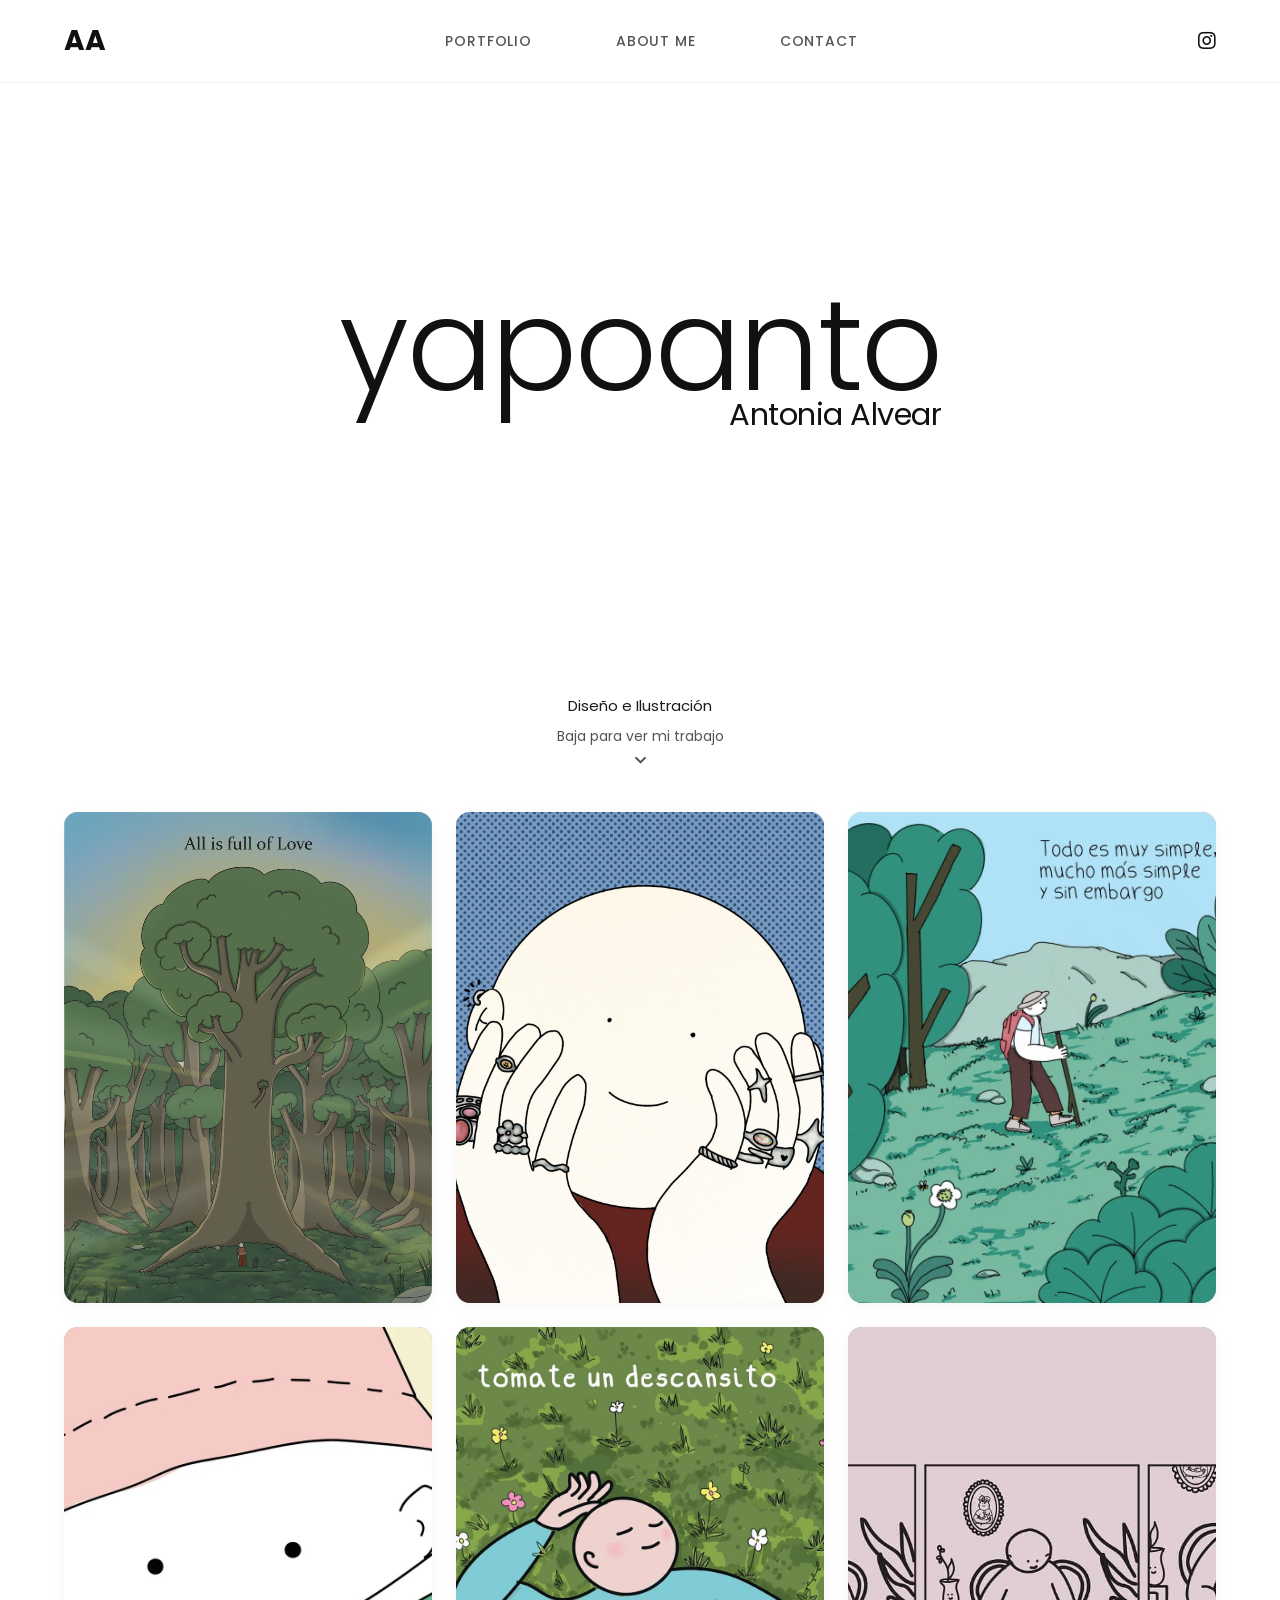
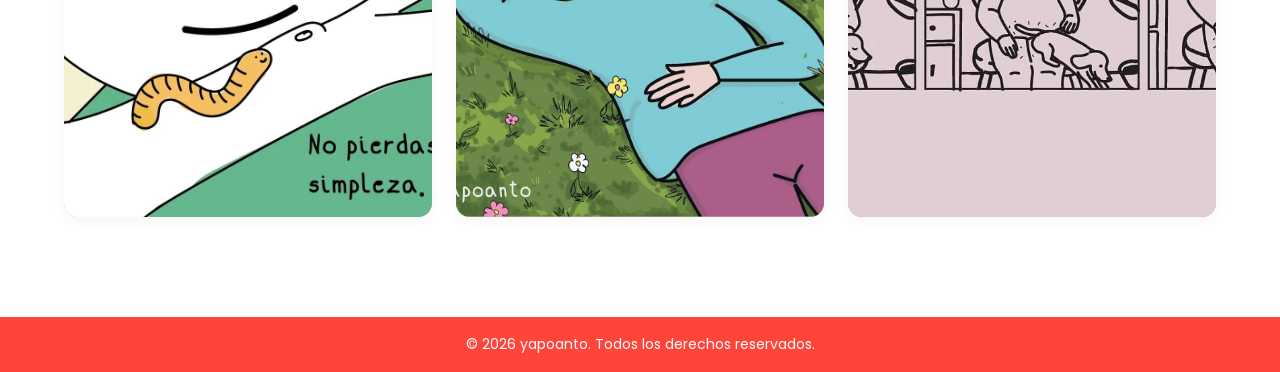
==== index.html @ 67a0b270 "Update index.html" ====
<!DOCTYPE html>
<html lang="es">
  <head>
    <meta charset="UTF-8" />
    <meta name="viewport" content="width=device-width, initial-scale=1.0" />
    <title>yapoanto / Antonia Alvear - Diseñadora</title>
    <link rel="stylesheet" href="style.css" />
    <link rel="stylesheet" href="https://cdnjs.cloudflare.com/ajax/libs/font-awesome/5.15.2/css/all.min.css" />
  </head>
  <body>
    <!-- Botón scroll hacia arriba -->
    <div class="scroll-button">
      <a href="#home"><i class="fas fa-arrow-up"></i></a>
    </div>

    <!-- Menú de navegación -->
    <nav>
      <div class="navbar">
        <div class="logo"><a href="./">AA</a></div>
        <ul class="menu">
          <li><a href="portfolio/">PORTFOLIO</a></li>
          <li><a href="about/">ABOUT ME</a></li>
          <li><a href="contacto/">CONTACT</a></li>
          <div class="cancel-btn">
            <i class="fas fa-times"></i>
          </div>
        </ul>
        <div class="media-icons">
          <a href="#"><i class="fab fa-instagram"></i></a>
        </div>
      </div>
      <div class="menu-btn">
        <i class="fas fa-bars"></i>
      </div>
    </nav>

    <!-- Hero / Portada -->
<section class="home" id="home">
  <!-- Contenedor del nombre -->
  <div class="hero-brand">
    <h1 class="brand-title">yapoanto</h1>
    <span class="brand-sub">Antonia Alvear</span>
  </div>

  <!-- Llamado inferior -->
  <div class="hero-scroll-prompt">
    <p class="role-text">Diseño e Ilustración</p>
    <a href="#galeria" class="scroll-link">
      <span>Baja para ver mi trabajo</span>
      <i class="fas fa-chevron-down scroll-arrow"></i>
    </a>
  </div>
</section>

    <!-- Galería de Proyectos -->
    <section class="gallery" id="galeria">
      <div class="gallery-container">
        <!-- Reemplaza los src con las fotos y datos reales de Antonia -->
        <article class="gallery-card" data-full="images/proyecto1.png" data-title="Identidad Visual — Marca X" data-tag="Branding / 2026">
          <img src="../images/tree.jpg" alt="Identidad Visual" loading="lazy" />
          <div class="card-overlay">
            <h3>Identidad Visual — Marca X</h3>
            <span>Branding / 2026</span>
          </div>
        </article>

        <article class="gallery-card" data-full="images/proyecto2.png" data-title="Diseño Editorial — Revista Y" data-tag="Editorial / 2026">
          <img src="../images/anillos.jpg" alt="Diseño Editorial" loading="lazy" />
          <div class="card-overlay">
            <h3>Diseño Editorial — Revista Y</h3>
            <span>Editorial / 2026</span>
          </div>
        </article>

        <article class="gallery-card" data-full="images/proyecto3.png" data-title="Sistema de Packaging" data-tag="Packaging / 2025">
          <img src="../images/simple.webp" alt="Packaging" loading="lazy" />
          <div class="card-overlay">
            <h3>Sistema de Packaging</h3>
            <span>Packaging / 2025</span>
          </div>
        </article>

        <article class="gallery-card" data-full="images/proyecto4.png" data-title="Dirección de Arte Digital" data-tag="Digital / 2025">
          <img src="../images/oruga.jpg" alt="Dirección de Arte" loading="lazy" />
          <div class="card-overlay">
            <h3>Dirección de Arte Digital</h3>
            <span>Digital / 2025</span>
          </div>
        </article>

          <article class="gallery-card" data-full="images/proyecto4.png" data-title="Dirección de Arte Digital" data-tag="Digital / 2025">
          <img src="../images/descanso.jpg" alt="Dirección de Arte" loading="lazy" />
          <div class="card-overlay">
            <h3>Dirección de Arte Digital</h3>
            <span>Digital / 2025</span>
          </div>
        </article>       
        
        <article class="gallery-card" data-full="images/proyecto4.png" data-title="Dirección de Arte Digital" data-tag="Digital / 2025">
          <img src="../images/pelos.jpg" alt="Dirección de Arte" loading="lazy" />
          <div class="card-overlay">
            <h3>Dirección de Arte Digital</h3>
            <span>Digital / 2025</span>
          </div>
        </article>
      </div>
    </section>

    <!-- Modal Lightbox (nativo y limpio) -->
    <div class="lightbox" id="lightbox">
      <div class="lightbox-content">
        <button class="lightbox-close" aria-label="Cerrar"><i class="fas fa-times"></i></button>
        <img src="" alt="" id="lightbox-img" />
        <div class="lightbox-info">
          <h4 id="lightbox-title"></h4>
          <span id="lightbox-tag"></span>
        </div>
      </div>
    </div>

    <!-- Footer -->
    <footer>
      <div class="text">
        <span>© 2026 yapoanto. Todos los derechos reservados.</span>
      </div>
    </footer>

    <script src="script.js"></script>
  </body>
</html>
---- style.css ----
/* ==========================================================================
   1. VARIABLES, TIPOGRAFÍA & CONFIGURACIÓN GLOBAL
   ========================================================================== */
@import url('https://fonts.googleapis.com/css2?family=Poppins:wght@400;500;600;700&display=swap');

:root {
  /* Tipografía */
  --font-main: 'Poppins', -apple-system, BlinkMacSystemFont, sans-serif;

  /* Paleta cromática */
  --color-brand: #ff443a;
  --color-heading: #0e2431;
  --color-body: #4a5568;
  --color-bg-light: #ffffff;
  --color-surface: #f4f4f6;
  --color-border: #e2e8f0;
}

* {
  margin: 0;
  padding: 0;
  box-sizing: border-box;
  text-decoration: none;
  scroll-behavior: smooth;
}

body {
  font-family: var(--font-main);
  font-size: 1rem;
  line-height: 1.65;
  color: var(--color-body);
  background-color: var(--color-bg-light);
  -webkit-font-smoothing: antialiased;
}

/* Barra de desplazamiento */
::-webkit-scrollbar {
  width: 8px;
}
::-webkit-scrollbar-track {
  background: #f1f1f1;
}
::-webkit-scrollbar-thumb {
  background: #ff8a83;
  border-radius: 8px;
}
::-webkit-scrollbar-thumb:hover {
  background: var(--color-brand);
}

/* ==========================================================================
   2. ESCALA TIPOGRÁFICA UNIVERSAL (H1 - H6 & CUERPO)
   ========================================================================== */
h1, h2, h3, h4, h5, h6 {
  color: var(--color-heading);
  font-weight: 600;
  line-height: 1.15;
  letter-spacing: -0.02em;
}

/* H1: Logotipo / Nombre central */
h1 {
  font-size: clamp(3.5rem, 9.5vw, 7.5rem);
  font-weight: 400;
  line-height: 0.95;
  letter-spacing: -0.03em;
  text-transform: lowercase;
}

/* H2: Subtítulo editorial / Títulos de sección */
h2 {
  font-size: clamp(1.8rem, 4vw, 2.5rem);
  font-weight: 400;
}

/* H3: Subsecciones / Entradas medianas */
h3 {
  font-size: clamp(1.3rem, 2.5vw, 1.75rem);
  font-weight: 600;
}

/* H4: Títulos de tarjetas de proyectos y modales */
h4 {
  font-size: clamp(1.05rem, 1.5vw, 1.25rem);
  font-weight: 500;
}

/* H5: Metadatos y subtítulos de tarjeta */
h5 {
  font-size: 0.88rem;
  font-weight: 500;
  color: rgba(255, 255, 255, 0.8);
}

/* H6: Tags técnicos o etiquetas */
h6 {
  font-size: 0.75rem;
  font-weight: 600;
  text-transform: uppercase;
  letter-spacing: 0.08em;
  color: #8a93a0;
}

p {
  font-size: 1rem;
  line-height: 1.7;
  margin-bottom: 1rem;
}

p:last-child {
  margin-bottom: 0;
}

small {
  font-size: 0.85rem;
  color: #718096;
}

/* ==========================================================================
   3. NAVEGACIÓN (LIVIANA, TRANSLÚCIDA Y ESPACIADA)
   ========================================================================== */
nav {
  position: fixed;
  top: 0;
  left: 0;
  width: 100%;
  padding: 18px 0;
  z-index: 998;
  background: rgba(255, 255, 255, 0.92);
  backdrop-filter: blur(12px);
  -webkit-backdrop-filter: blur(12px);
  border-bottom: 1px solid rgba(0, 0, 0, 0.05);
  transition: all 0.3s ease;
}

nav.sticky {
  padding: 12px 0;
  background: rgba(255, 255, 255, 0.98);
  box-shadow: 0 4px 20px rgba(0, 0, 0, 0.04);
}

nav .navbar {
  width: 90%;
  max-width: 1280px;
  display: flex;
  justify-content: space-between;
  align-items: center;
  margin: auto;
}

nav .navbar .logo a {
  font-size: 28px;
  font-weight: 700;
  color: #111111;
  letter-spacing: -0.5px;
  transition: color 0.25s ease;
}

nav .navbar .logo a:hover {
  color: var(--color-brand);
}

/* Menú con mayor distancia entre palabras */
nav .navbar .menu {
  display: flex;
  align-items: center;
  list-style: none;
  gap: 48px; /* Separación amplia y editorial */
}

.navbar .menu a {
  font-size: 14px;
  font-weight: 500;
  color: #555555;
  padding: 8px 18px;
  border-radius: 30px;
  letter-spacing: 0.06em;
  transition: all 0.25s ease;
}

.navbar .menu a:hover {
  color: #111111;
}

/* Cápsula activa redondeada */
.navbar .menu a.nav-active-pill {
  color: #111111;
  border: 1.5px solid #111111;
  background: transparent;
  font-weight: 600;
}

.navbar .media-icons a {
  color: #111111;
  font-size: 20px;
  transition: color 0.25s ease;
}

.navbar .media-icons a:hover {
  color: var(--color-brand);
}

.menu-btn,
.cancel-btn {
  display: none;
  font-size: 22px;
  cursor: pointer;
  color: #111111;
}

/* ==========================================================================
   4. HERO / PORTADA (CENTRADO REAL SIN DESBORDES)
   ========================================================================== */
.home {
  min-height: 88vh;       /* Mantiene el asomo de la galería abajo */
  width: 100%;
  background-color: #ffffff;
  display: flex;
  justify-content: center; /* Centra horizontalmente */
  align-items: center;     /* Centra verticalmente en la pantalla */
  position: relative;      /* Permite anclar el botón de scroll abajo */
  padding: 0 20px;
}

/* Bloque central: yapoanto + Antonia Alvear a la derecha */
.hero-brand {
  display: inline-flex;
  flex-direction: column;
  align-items: flex-end;    /* Alinea ambos hijos al borde derecho */
  width: max-content;       /* Clave: mide estrictamente lo que mide 'yapoanto' */
  max-width: 100%;
  margin: 0 auto;
  text-align: right;
  transform: translateY(-20px);
}

.brand-title {
  font-size: clamp(55px, 10vw, 140px);
  font-weight: 300;
  color: #111111;
  line-height: 0.55;
  letter-spacing: -2px;
  margin: 0;
  text-transform: lowercase;
  display: block;
  text-align: right;
}

.brand-sub {
  font-size: clamp(18px, 2.4vw, 43px);
  font-weight: 400;
  color: #111111;
  margin-top: 8px;
  letter-spacing: -0.5px;
  display: block;
  text-align: right;
  align-self: flex-end;     /* Asegura el anclaje a la derecha */
}

/* Bloque inferior de scroll fijado a la base de la sección */
.hero-scroll-prompt {
  position: absolute;
  bottom: 25px;            /* Siempre anclado abajo sin empujar al título */
  left: 50%;
  transform: translateX(-50%);
  text-align: center;
  display: flex;
  flex-direction: column;
  align-items: center;
  gap: 6px;
  width: 100%;
}

.hero-scroll-prompt .role-text {
  font-size: 15px;
  font-weight: 400;
  color: #1a1a1a;
  margin: 0;
}

.hero-scroll-prompt .scroll-link {
  display: inline-flex;
  flex-direction: column;
  align-items: center;
  gap: 6px;
  font-size: 14px;
  color: #555555;
  text-decoration: none;
  transition: color 0.3s ease;
  cursor: pointer;
}

.hero-scroll-prompt .scroll-link:hover {
  color: var(--color-brand, #ff443a);
}

.scroll-arrow {
  font-size: 13px;
  animation: bounceDown 2s infinite ease-in-out;
}

@keyframes bounceDown {
  0%, 20%, 50%, 80%, 100% { transform: translateY(0); }
  40% { transform: translateY(5px); }
  60% { transform: translateY(2px); }
}

/* ==========================================================================
   5. GALERÍA DE PROYECTOS (HOME)
   ========================================================================== */
.gallery {
  padding: 20px 0 100px 0;
  width: 100%;
  background: #ffffff;
}

.gallery-container {
  width: 90%;
  max-width: 1280px;
  margin: 0 auto;
  display: grid;
  grid-template-columns: repeat(auto-fill, minmax(320px, 1fr));
  gap: 24px;
}

.gallery-card {
  position: relative;
  aspect-ratio: 3 / 4;
  overflow: hidden;
  border-radius: 14px;
  cursor: pointer;
  background-color: #b0b0b0;
  box-shadow: 0 4px 15px rgba(0, 0, 0, 0.04);
}

.gallery-card img {
  width: 100%;
  height: 100%;
  object-fit: cover;
  display: block;
  transition: transform 0.5s cubic-bezier(0.16, 1, 0.3, 1);
}

.gallery-card:hover img {
  transform: scale(1.03);
}

.gallery-card-link {
  display: block;
  width: 100%;
  height: 100%;
  color: inherit;
  text-decoration: none;
  position: relative;
}


.card-overlay {
  position: absolute;
  inset: 0;
  display: flex;
  flex-direction: column;
  justify-content: flex-end;
  padding: 22px;
  background: linear-gradient(180deg, transparent 40%, rgba(14, 36, 49, 0.88) 100%);
  opacity: 0;
  transition: opacity 0.3s ease;
}

.gallery-card:hover .card-overlay {
  opacity: 1;
}

.card-overlay h4 {
  color: #ffffff;
  margin-bottom: 2px;
  transform: translateY(8px);
  transition: transform 0.3s ease;
}

.card-overlay h5 {
  transform: translateY(8px);
  transition: transform 0.3s ease 0.05s;
}

.gallery-card:hover .card-overlay h4,
.gallery-card:hover .card-overlay h5 {
  transform: translateY(0);
}

/* ==========================================================================
   6. LIGHTBOX / VISOR MODAL
   ========================================================================== */
.lightbox {
  position: fixed;
  inset: 0;
  background: rgba(14, 36, 49, 0.9);
  backdrop-filter: blur(8px);
  -webkit-backdrop-filter: blur(8px);
  z-index: 9999;
  display: flex;
  align-items: center;
  justify-content: center;
  opacity: 0;
  pointer-events: none;
  transition: opacity 0.3s ease;
  padding: 20px;
}

.lightbox.active {
  opacity: 1;
  pointer-events: auto;
}

.lightbox-content {
  position: relative;
  max-width: 900px;
  width: 100%;
  display: flex;
  flex-direction: column;
  align-items: center;
}

.lightbox-content img {
  max-width: 100%;
  max-height: 75vh;
  border-radius: 6px;
  object-fit: contain;
  box-shadow: 0 10px 30px rgba(0, 0, 0, 0.4);
}

.lightbox-close {
  position: absolute;
  top: -45px;
  right: 0;
  background: transparent;
  border: none;
  color: #ffffff;
  font-size: 26px;
  cursor: pointer;
  padding: 5px;
}

.lightbox-info {
  margin-top: 14px;
  text-align: center;
  color: #ffffff;
}

.lightbox-info h4 {
  color: #ffffff;
}

.lightbox-info span {
  font-size: 0.9rem;
  color: rgba(255, 255, 255, 0.7);
}

/* ==========================================================================
   7. SECCIÓN ABOUT ME
   ========================================================================== */
.about {
  padding: 120px 0 80px 0;
  width: 100%;
  background: #ffffff;
  min-height: calc(100vh - 70px);
}

.about .content {
  width: 90%;
  max-width: 1100px;
  margin: 0 auto;
}

.section-header {
  margin-bottom: 50px;
  text-align: center;
}

.section-header h2 {
  position: relative;
  display: inline-block;
  padding-bottom: 10px;
}

.section-header h2::after {
  content: '';
  position: absolute;
  width: 50px;
  height: 3px;
  background: var(--color-brand);
  bottom: 0;
  left: 50%;
  transform: translateX(-50%);
  border-radius: 2px;
}

.about-details {
  display: flex;
  align-items: center;
  justify-content: space-between;
  gap: 60px;
}

.about-details .left {
  flex: 1;
  max-width: 440px;
}

.about-details .left img {
  width: 100%;
  aspect-ratio: 1 / 1;
  object-fit: cover;
  border-radius: 12px;
  box-shadow: 0 10px 25px rgba(0, 0, 0, 0.08);
  display: block;
}

.about-details .right {
  flex: 1.2;
}

.about-details .right h3 {
  margin-bottom: 16px;
}

.button-wrap {
  margin-top: 28px;
}

.btn-primary {
  display: inline-block;
  background: var(--color-brand);
  color: #ffffff;
  padding: 12px 28px;
  font-size: 15px;
  font-weight: 500;
  border-radius: 6px;
  transition: background 0.3s ease, transform 0.2s ease;
}

.btn-primary:hover {
  background: #e03229;
  transform: translateY(-2px);
}

/* ==========================================================================
   8. PÁGINA PORTFOLIO / WORK (FEED CRONOLÓGICO)
   ========================================================================== */
.portfolio-feed {
  width: 90%;
  max-width: 1300px;
  margin: 0 auto;
  padding: 130px 0 100px 0;
  display: flex;
  flex-direction: column;
  gap: 120px;
}

.project-entry {
  display: flex;
  flex-direction: column;
  gap: 24px;
}

.entry-header-grid {
  display: grid;
  grid-template-columns: 1fr 1.35fr;
  gap: 40px;
  align-items: flex-start;
}

.entry-info {
  display: flex;
  flex-direction: column;
  padding-top: 10px;
}

.entry-info h2 {
  font-size: clamp(2rem, 3.2vw, 2.8rem);
  font-weight: 700;
  color: #111111;
  line-height: 1.1;
  margin-bottom: 6px;
}

.entry-info .project-year {
  display: block;
  font-size: 1.15rem;
  font-weight: 400;
  color: #333333;
  margin-bottom: 12px;
}

.entry-info .project-discipline {
  font-size: 0.95rem;
  font-weight: 500;
  color: var(--color-brand);
  margin-bottom: 24px;
  text-transform: uppercase;
  letter-spacing: 0.04em;
}

.entry-info .project-desc {
  font-size: 1.05rem;
  line-height: 1.6;
  color: #444444;
  max-width: 440px;
  margin-bottom: 28px;
}

.project-tags {
  display: flex;
  flex-wrap: wrap;
  gap: 8px;
  list-style: none;
  padding: 0;
}

.project-tags li {
  font-size: 0.8rem;
  background-color: #f0f0f2;
  color: #555555;
  padding: 4px 12px;
  border-radius: 20px;
}

.entry-hero-media {
  width: 100%;
  aspect-ratio: 16 / 11;
  background-color: #b0b0b0;
  border-radius: 14px;
  overflow: hidden;
}

.entry-hero-media img {
  width: 100%;
  height: 100%;
  object-fit: cover;
  display: block;
}

.entry-process-grid {
  display: grid;
  grid-template-columns: repeat(3, 1fr);
  gap: 24px;
}

.process-item {
  width: 100%;
  aspect-ratio: 4 / 4.8;
  background-color: #b0b0b0;
  border-radius: 14px;
  overflow: hidden;
}

.process-item img {
  width: 100%;
  height: 100%;
  object-fit: cover;
  display: block;
  transition: transform 0.4s ease;
}

.process-item:hover img {
  transform: scale(1.03);
}

/* ==========================================================================
   9. PÁGINA CONTACTO (NOTEBOOK / DESK SCENE)
   ========================================================================== */
#contact-page {
  background-color: #f6f3ed;
  background-image: radial-gradient(#e3ded4 1.2px, transparent 1.2px);
  background-size: 20px 20px;
  min-height: 100vh;
  display: flex;
  flex-direction: column;
}

.contact-desk {
  flex: 1;
  display: flex;
  justify-content: center;
  align-items: center;
  padding: 120px 20px 60px 20px;
}

.desk-canvas {
  width: 100%;
  max-width: 1050px;
  display: flex;
  align-items: center;
  justify-content: center;
  gap: 25px;
  position: relative;
}

.notebook-sheet {
  background: #fffdf9;
  border: 2px solid #222222;
  border-radius: 16px;
  width: 100%;
  max-width: 480px;
  padding: 40px 35px 35px 55px;
  position: relative;
  box-shadow: 8px 10px 0px rgba(0, 0, 0, 0.12);
  z-index: 2;
}

.notebook-holes {
  position: absolute;
  top: 30px;
  bottom: 30px;
  left: 18px;
  display: flex;
  flex-direction: column;
  justify-content: space-between;
}

.notebook-holes span {
  width: 13px;
  height: 13px;
  border-radius: 50%;
  background: #f6f3ed;
  border: 2px solid #222222;
}

.notebook-header {
  margin-bottom: 22px;
  font-size: 1.05rem;
}

.notebook-header .to-label {
  font-weight: 600;
  color: var(--color-brand);
  margin-right: 6px;
}

.notebook-header .to-email {
  color: #222222;
  font-weight: 500;
  text-decoration: underline;
  text-decoration-thickness: 1.5px;
}

.notebook-form {
  display: flex;
  flex-direction: column;
  gap: 18px;
}

.input-line {
  display: flex;
  flex-direction: column;
  border-bottom: 2px solid #222222;
  padding-bottom: 4px;
}

.input-line label {
  font-size: 0.8rem;
  font-weight: 600;
  color: #777777;
  text-transform: lowercase;
  margin-bottom: 2px;
}

.input-line input,
.input-line textarea {
  border: none;
  background: transparent;
  outline: none;
  font-family: var(--font-main);
  font-size: 1rem;
  color: #111111;
  width: 100%;
  resize: none;
}

.input-line input::placeholder,
.input-line textarea::placeholder {
  color: #bbbbbb;
  font-style: italic;
  font-size: 0.9rem;
}

.btn-notebook-send {
  margin-top: 15px;
  background-color: #222222;
  color: #ffffff;
  font-family: var(--font-main);
  font-size: 0.95rem;
  font-weight: 600;
  letter-spacing: 0.05em;
  padding: 12px 0;
  border-radius: 30px;
  border: none;
  cursor: pointer;
  transition: transform 0.2s ease, background-color 0.2s ease;
}

.btn-notebook-send:hover {
  background-color: var(--color-brand);
  transform: translateY(-2px);
}

.desk-note {
  background: #ffffff;
  border: 2px solid #222222;
  padding: 22px 18px;
  border-radius: 12px;
  width: 210px;
  box-shadow: 4px 6px 0px rgba(0, 0, 0, 0.08);
  text-align: center;
}

.desk-note h4 {
  font-size: 1.05rem;
  margin-bottom: 6px;
  color: #222222;
}

.desk-note p {
  font-size: 0.82rem;
  line-height: 1.45;
  color: #555555;
  margin-bottom: 0;
}

.note-left {
  transform: rotate(-7deg);
}

.note-right {
  transform: rotate(6deg);
}

.envelope-badge,
.pin-clip {
  font-size: 24px;
  margin-bottom: 10px;
  color: var(--color-brand);
}


/* ==========================================================================
   PÁGINA DEDICADA DE PORTAFOLIO (LAYOUT EDITORIAL CON FILTROS)
   ========================================================================== */
.portfolio-view {
  width: 90%;
  max-width: 1280px;
  margin: 0 auto;
  padding: 130px 0 100px 0;
}

/* Cabecera & Pestañas de Filtro */
.portfolio-intro {
  margin-bottom: 50px;
}

.portfolio-intro h2 {
  font-size: clamp(2rem, 4vw, 3rem);
  font-weight: 700;
  color: #111111;
  letter-spacing: -0.02em;
  margin-bottom: 10px;
}

.portfolio-intro p {
  font-size: 1.05rem;
  color: #666666;
  max-width: 620px;
  margin-bottom: 30px;
  line-height: 1.6;
}

.filter-bar {
  display: flex;
  gap: 12px;
  flex-wrap: wrap;
}

.filter-btn {
  background: transparent;
  border: 1px solid #e0e0e0;
  padding: 7px 18px;
  border-radius: 25px;
  font-family: var(--font-main);
  font-size: 0.85rem;
  font-weight: 500;
  color: #555555;
  cursor: pointer;
  transition: all 0.25s ease;
}

.filter-btn:hover {
  border-color: #111111;
  color: #111111;
}

.filter-btn.active {
  background: #111111;
  border-color: #111111;
  color: #ffffff;
}

/* Grilla con Ritmo Asimétrico */
.projects-masonry-grid {
  display: grid;
  grid-template-columns: repeat(3, 1fr);
  gap: 36px 26px;
}

.project-tile {
  display: flex;
  flex-direction: column;
  transition: opacity 0.3s ease, transform 0.3s ease;
}

/* Pieza destacada que ocupa 2 columnas */
.project-tile.tile-wide {
  grid-column: span 2;
}

/* Enlace contenedor */
.tile-link {
  display: flex;
  flex-direction: column;
  text-decoration: none;
  color: inherit;
  width: 100%;
}

/* Contenedor de la imagen */
.tile-media {
  width: 100%;
  aspect-ratio: 4 / 3;
  border-radius: 12px;
  overflow: hidden;
  background-color: #b0b0b0;
  margin-bottom: 14px;
}

.tile-wide .tile-media {
  aspect-ratio: 16 / 9.5; /* Más panorámica para el elemento ancho */
}

.tile-media img {
  width: 100%;
  height: 100%;
  object-fit: cover;
  display: block;
  transition: transform 0.5s cubic-bezier(0.16, 1, 0.3, 1);
}

.tile-link:hover .tile-media img {
  transform: scale(1.03);
}

/* Textos editoriales debajo de cada imagen */
.tile-caption {
  display: flex;
  flex-direction: column;
  gap: 3px;
}

.caption-head {
  display: flex;
  justify-content: space-between;
  align-items: baseline;
  gap: 12px;
}

.caption-head h4 {
  font-size: 1.15rem;
  font-weight: 600;
  color: #111111;
  margin: 0;
  transition: color 0.2s ease;
}

.tile-link:hover .caption-head h4 {
  color: var(--color-brand, #ff443a);
}

.caption-year {
  font-size: 0.85rem;
  color: #888888;
  font-weight: 400;
}

.caption-tag {
  font-size: 0.88rem;
  color: #666666;
  margin: 0;
}

/* ==========================================================================
   RESPONSIVE PARA LA GRILLA DE PORTAFOLIO
   ========================================================================== */
@media (max-width: 900px) {
  .projects-masonry-grid {
    grid-template-columns: repeat(2, 1fr);
    gap: 28px 20px;
  }

  .project-tile.tile-wide {
    grid-column: span 2;
  }
}

@media (max-width: 600px) {
  .portfolio-view {
    padding-top: 100px;
  }

  .projects-masonry-grid {
    grid-template-columns: 1fr;
    gap: 32px;
  }

  .project-tile.tile-wide {
    grid-column: span 1;
  }

  .tile-wide .tile-media {
    aspect-ratio: 4 / 3;
  }
}

/* ==========================================================================
   10. FOOTER & BOTÓN SCROLL
   ========================================================================== */
footer {
  background: var(--color-brand);
  padding: 14px 0;
  text-align: center;
}

footer .text span {
  font-size: 14px;
  color: #ffffff;
  font-weight: 400;
}

.scroll-button a {
  position: fixed;
  bottom: 25px;
  right: 25px;
  color: #ffffff;
  background: var(--color-brand);
  padding: 10px 14px;
  font-size: 16px;
  border-radius: 6px;
  display: none;
  z-index: 99;
  box-shadow: 0 4px 12px rgba(0, 0, 0, 0.15);
  transition: background 0.3s ease;
}

.scroll-button a:hover {
  background: #e03229;
}

/* ==========================================================================
   11. MEDIA QUERIES CONSOLIDADAS
   ========================================================================== */
@media (max-width: 860px) {
  /* About */
  .about {
    padding: 100px 0 60px 0;
  }

  .about-details {
    flex-direction: column;
    text-align: center;
    gap: 36px;
  }

  .about-details .left {
    max-width: 320px;
  }

  .about-details .right p {
    text-align: left;
  }

  /* Portfolio Feed */
  .portfolio-feed {
    padding: 100px 0 60px 0;
    gap: 70px;
  }

  .entry-header-grid {
    grid-template-columns: 1fr;
    gap: 25px;
  }

  .entry-hero-media {
    aspect-ratio: 4 / 3;
  }

  .entry-process-grid {
    grid-template-columns: 1fr;
    gap: 16px;
  }

  .process-item {
    aspect-ratio: 16 / 10;
  }

  /* Contact Desk */
  .desk-canvas {
    flex-direction: column;
    gap: 20px;
  }

  .desk-note {
    width: 100%;
    max-width: 480px;
    transform: none;
  }

  .notebook-sheet {
    padding: 30px 20px 25px 45px;
  }
}

@media (max-width: 768px) {
  /* Navegación móvil */
  nav .navbar .menu {
    position: fixed;
    top: 0;
    left: -100%;
    background: #ffffff;
    height: 100vh;
    max-width: 320px;
    width: 100%;
    padding: 80px 30px;
    flex-direction: column;
    align-items: flex-start;
    gap: 20px;
    box-shadow: 10px 0 30px rgba(0, 0, 0, 0.08);
    transition: left 0.4s ease;
  }

  .navbar.active .menu {
    left: 0;
  }

  nav .navbar .menu a {
    font-size: 18px;
    color: #111111;
    padding: 10px 18px;
  }

  .navbar .media-icons {
    display: none;
  }

  .menu-btn {
    display: block;
  }

  .navbar .menu .cancel-btn {
    display: block;
    position: absolute;
    top: 24px;
    right: 24px;
    color: #111111;
  }

  /* Galería móvil */
  .gallery-container {
    grid-template-columns: 1fr;
    gap: 18px;
  }

  .card-overlay {
    opacity: 1;
    background: linear-gradient(180deg, transparent 50%, rgba(14, 36, 49, 0.88) 100%);
  }

  .card-overlay h4,
  .card-overlay h5 {
    transform: translateY(0);
  }
}
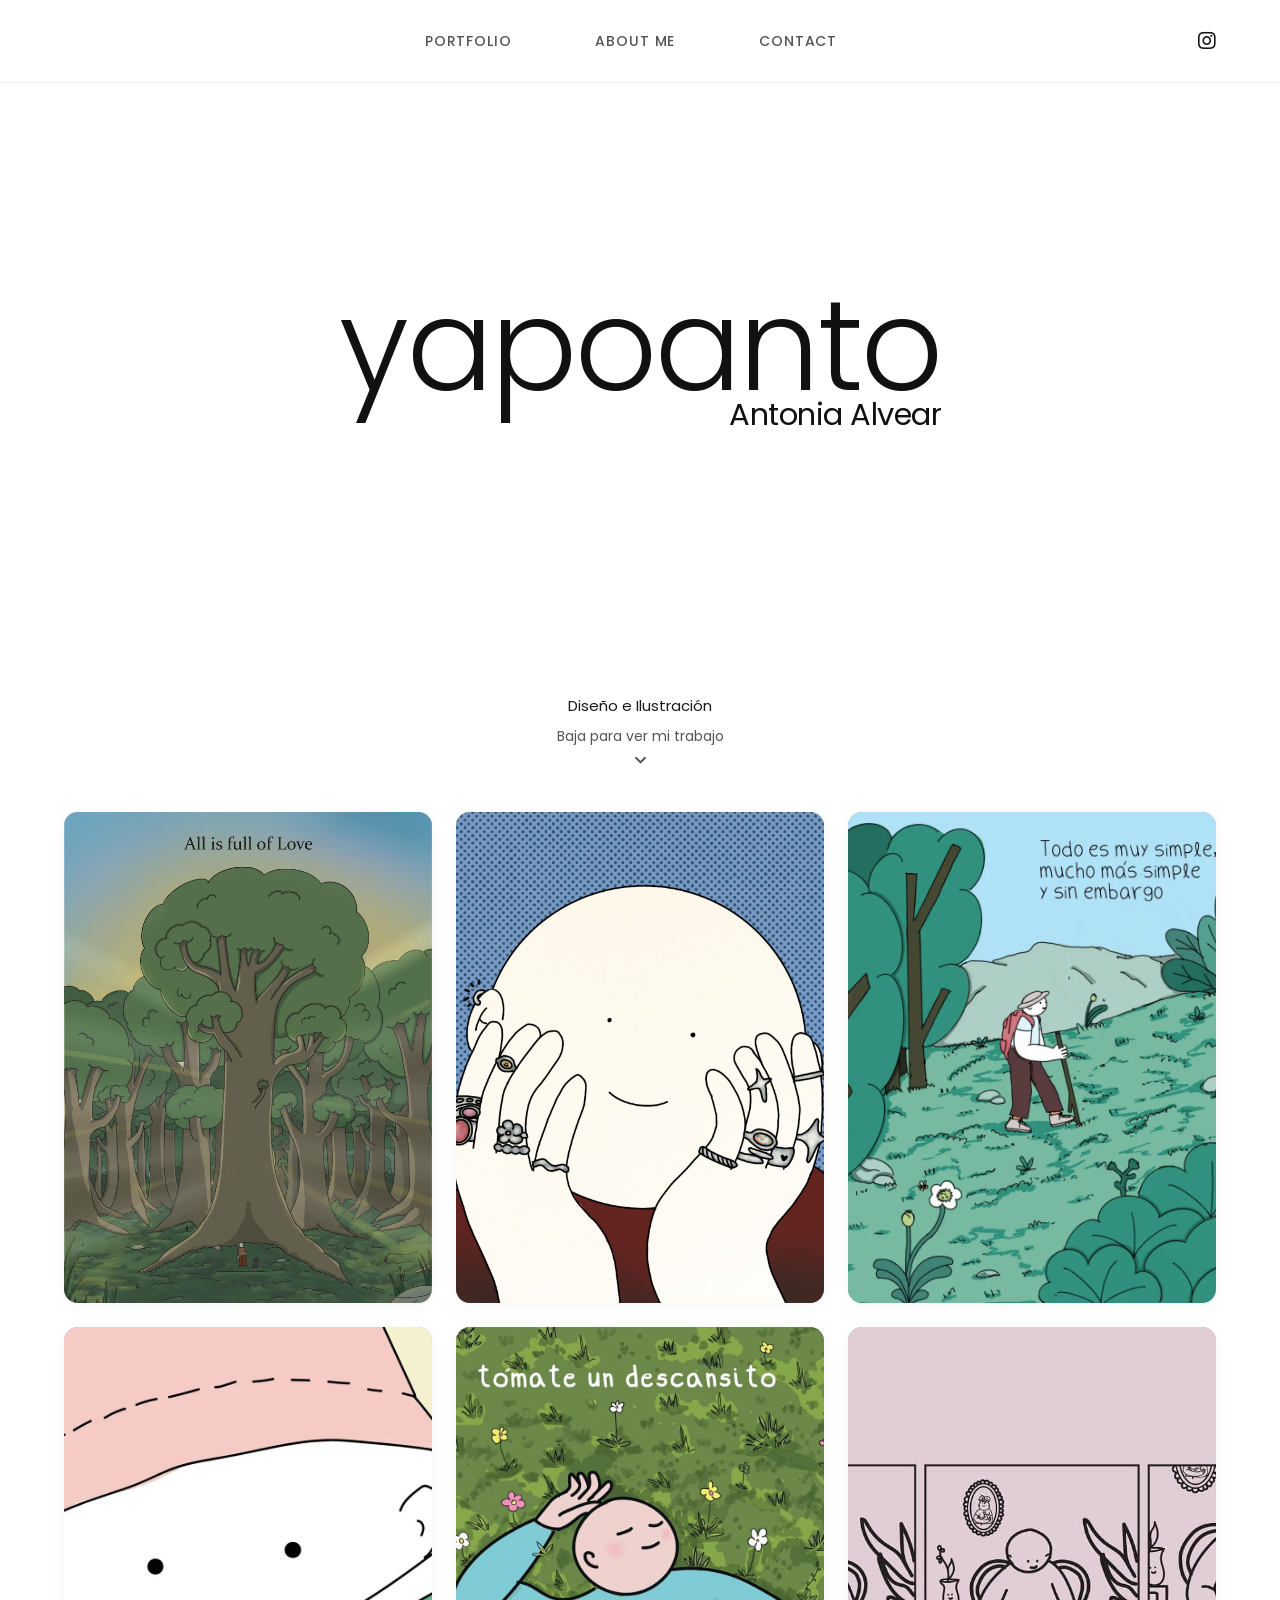
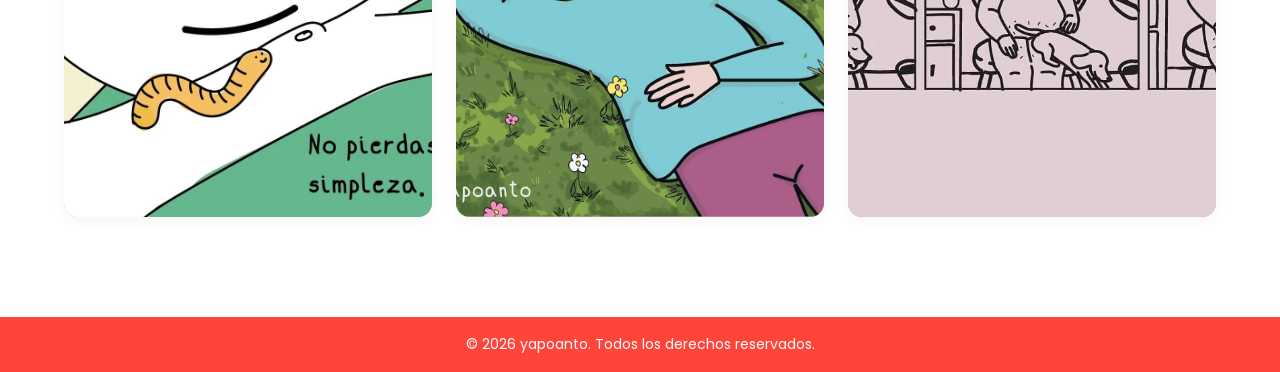
==== commit 1c63ebbb: "Update index.html" ====
--- a/index.html
+++ b/index.html
@@ -13,10 +13,11 @@
       <a href="#home"><i class="fas fa-arrow-up"></i></a>
     </div>
 
+    
     <!-- Menú de navegación -->
     <nav>
       <div class="navbar">
-        <div class="logo"><a href="./">AA</a></div>
+        <div class="logo"><a href="./"><img src="images/aa.svg" alt="AA Logo" class="nav-logo-svg" /></a></div>
         <ul class="menu">
           <li><a href="portfolio/">PORTFOLIO</a></li>
           <li><a href="about/">ABOUT ME</a></li>
@@ -56,23 +57,23 @@
     <section class="gallery" id="galeria">
       <div class="gallery-container">
         <!-- Reemplaza los src con las fotos y datos reales de Antonia -->
-        <article class="gallery-card" data-full="images/proyecto1.png" data-title="Identidad Visual — Marca X" data-tag="Branding / 2026">
+        <article class="gallery-card" data-full="../images/tree.jpg" data-title="Identidad Visual — Marca X" data-tag="Branding / 2026">
           <img src="../images/tree.jpg" alt="Identidad Visual" loading="lazy" />
           <div class="card-overlay">
-            <h3>Identidad Visual — Marca X</h3>
+            <h3>Identidad Visual - Marca X</h3>
             <span>Branding / 2026</span>
           </div>
         </article>
 
-        <article class="gallery-card" data-full="images/proyecto2.png" data-title="Diseño Editorial — Revista Y" data-tag="Editorial / 2026">
+        <article class="gallery-card" data-full="../images/anillos.jpg" data-title="Diseño Editorial — Revista Y" data-tag="Editorial / 2026">
           <img src="../images/anillos.jpg" alt="Diseño Editorial" loading="lazy" />
           <div class="card-overlay">
-            <h3>Diseño Editorial — Revista Y</h3>
+            <h3>Diseño Editorial - Revista Y</h3>
             <span>Editorial / 2026</span>
           </div>
         </article>
 
-        <article class="gallery-card" data-full="images/proyecto3.png" data-title="Sistema de Packaging" data-tag="Packaging / 2025">
+        <article class="gallery-card" data-full="../images/simple.webp" data-title="Sistema de Packaging" data-tag="Packaging / 2025">
           <img src="../images/simple.webp" alt="Packaging" loading="lazy" />
           <div class="card-overlay">
             <h3>Sistema de Packaging</h3>
@@ -80,7 +81,7 @@
           </div>
         </article>
 
-        <article class="gallery-card" data-full="images/proyecto4.png" data-title="Dirección de Arte Digital" data-tag="Digital / 2025">
+        <article class="gallery-card" data-full="../images/oruga.jpg" data-title="Dirección de Arte Digital" data-tag="Digital / 2025">
           <img src="../images/oruga.jpg" alt="Dirección de Arte" loading="lazy" />
           <div class="card-overlay">
             <h3>Dirección de Arte Digital</h3>
@@ -88,7 +89,7 @@
           </div>
         </article>
 
-          <article class="gallery-card" data-full="images/proyecto4.png" data-title="Dirección de Arte Digital" data-tag="Digital / 2025">
+          <article class="gallery-card" data-full="../images/descanso.jpg" data-title="Dirección de Arte Digital" data-tag="Digital / 2025">
           <img src="../images/descanso.jpg" alt="Dirección de Arte" loading="lazy" />
           <div class="card-overlay">
             <h3>Dirección de Arte Digital</h3>
@@ -96,7 +97,7 @@
           </div>
         </article>       
         
-        <article class="gallery-card" data-full="images/proyecto4.png" data-title="Dirección de Arte Digital" data-tag="Digital / 2025">
+        <article class="gallery-card" data-full="../images/pelos.jpg" data-title="Dirección de Arte Digital" data-tag="Digital / 2025">
           <img src="../images/pelos.jpg" alt="Dirección de Arte" loading="lazy" />
           <div class="card-overlay">
             <h3>Dirección de Arte Digital</h3>
--- a/style.css
+++ b/style.css
@@ -1186,3 +1186,231 @@
     transform: translateY(0);
   }
 }
+
+
+/* ==========================================================================
+   SECCIÓN ABOUT ME (EDITORIAL, MODULAR & BALANCEADO)
+   ========================================================================== */
+.about-editorial {
+  width: 90%;
+  max-width: 1100px;
+  margin: 0 auto;
+  padding: 130px 0 100px 0;
+  display: flex;
+  flex-direction: column;
+  gap: 70px;
+}
+
+/* 1. Grilla Superior (Foto a la izquierda, Bio a la derecha) */
+.about-hero-grid {
+  display: grid;
+  grid-template-columns: 0.9fr 1.2fr;
+  gap: 55px;
+  align-items: start;
+}
+
+.about-portrait-col {
+  display: flex;
+  flex-direction: column;
+  gap: 12px;
+}
+
+.portrait-wrapper {
+  width: 100%;
+  aspect-ratio: 4 / 4.8;
+  border-radius: 16px;
+  overflow: hidden;
+  background-color: var(--color-surface, #f4f4f6);
+  box-shadow: 0 10px 30px rgba(0, 0, 0, 0.05);
+}
+
+.portrait-wrapper img {
+  width: 100%;
+  height: 100%;
+  object-fit: cover;
+  display: block;
+}
+
+.portrait-caption {
+  font-size: 0.8rem;
+  color: #888888;
+  font-style: italic;
+  padding-left: 4px;
+}
+
+.about-bio-col {
+  display: flex;
+  flex-direction: column;
+  padding-top: 10px;
+}
+
+.bio-tagline {
+  font-size: 0.85rem;
+  font-weight: 600;
+  text-transform: uppercase;
+  letter-spacing: 0.08em;
+  color: var(--color-brand, #ff443a);
+  margin-bottom: 8px;
+}
+
+.about-bio-col h2 {
+  font-size: clamp(2.2rem, 3.5vw, 3rem);
+  font-weight: 700;
+  color: #111111;
+  letter-spacing: -0.02em;
+  line-height: 1.1;
+  margin-bottom: 24px;
+}
+
+.bio-lead {
+  font-size: 1.15rem;
+  font-weight: 500;
+  line-height: 1.6;
+  color: #1a1a1a;
+  margin-bottom: 16px;
+}
+
+.about-bio-col p {
+  font-size: 1rem;
+  line-height: 1.7;
+  color: #4a5568;
+}
+
+/* 2. Tarjeta Manifiesto (Yapoanto) */
+.yapoanto-statement-card {
+  background-color: #faf9f6; /* Blanco roto cálido editorial */
+  border-left: 3px solid var(--color-brand, #ff443a);
+  border-radius: 4px 14px 14px 4px;
+  padding: 40px 45px;
+}
+
+.statement-header {
+  display: flex;
+  align-items: center;
+  gap: 14px;
+  margin-bottom: 14px;
+}
+
+.statement-badge {
+  font-size: 0.75rem;
+  font-weight: 600;
+  text-transform: uppercase;
+  background: #ffffff;
+  padding: 4px 10px;
+  border-radius: 20px;
+  border: 1px solid #e2e2e2;
+  color: #555555;
+}
+
+.statement-header h3 {
+  font-size: 1.25rem;
+  font-weight: 600;
+  color: #111111;
+  margin: 0;
+}
+
+.yapoanto-statement-card blockquote {
+  font-size: 1.1rem;
+  font-style: italic;
+  line-height: 1.7;
+  color: #2d3748;
+  margin: 0;
+}
+
+/* 3. Bloque Inferior: Capacidades & CTA */
+.about-capabilities-grid {
+  display: grid;
+  grid-template-columns: 1fr 1fr;
+  gap: 50px;
+  padding-top: 20px;
+  border-top: 1px solid #ebebeb;
+}
+
+.capabilities-block h4,
+.cta-contact-block h4 {
+  font-size: 0.85rem;
+  font-weight: 600;
+  text-transform: uppercase;
+  letter-spacing: 0.06em;
+  color: #888888;
+  margin-bottom: 18px;
+}
+
+.capability-list {
+  list-style: none;
+  padding: 0;
+  display: flex;
+  flex-direction: column;
+  gap: 10px;
+}
+
+.capability-list li {
+  font-size: 0.95rem;
+  color: #1a1a1a;
+  display: flex;
+  align-items: center;
+  gap: 8px;
+}
+
+.capability-list li::before {
+  content: '—';
+  color: var(--color-brand, #ff443a);
+  font-weight: 700;
+}
+
+.cta-contact-block p {
+  font-size: 0.95rem;
+  line-height: 1.6;
+  color: #555555;
+  margin-bottom: 20px;
+}
+
+.btn-about-contact {
+  display: inline-block;
+  background-color: #111111;
+  color: #ffffff;
+  padding: 12px 24px;
+  font-size: 0.9rem;
+  font-weight: 500;
+  border-radius: 30px;
+  transition: all 0.25s ease;
+  text-decoration: none;
+}
+
+.btn-about-contact:hover {
+  background-color: var(--color-brand, #ff443a);
+  transform: translateY(-2px);
+}
+
+/* ==========================================================================
+   RESPONSIVE PARA ABOUT ME
+   ========================================================================== */
+@media (max-width: 860px) {
+  .about-editorial {
+    padding-top: 100px;
+    gap: 50px;
+  }
+
+  .about-hero-grid {
+    grid-template-columns: 1fr;
+    gap: 35px;
+  }
+
+  .portrait-wrapper {
+    max-width: 360px;
+    margin: 0 auto;
+  }
+
+  .portrait-caption {
+    text-align: center;
+  }
+
+  .yapoanto-statement-card {
+    padding: 30px 24px;
+  }
+
+  .about-capabilities-grid {
+    grid-template-columns: 1fr;
+    gap: 35px;
+  }
+}
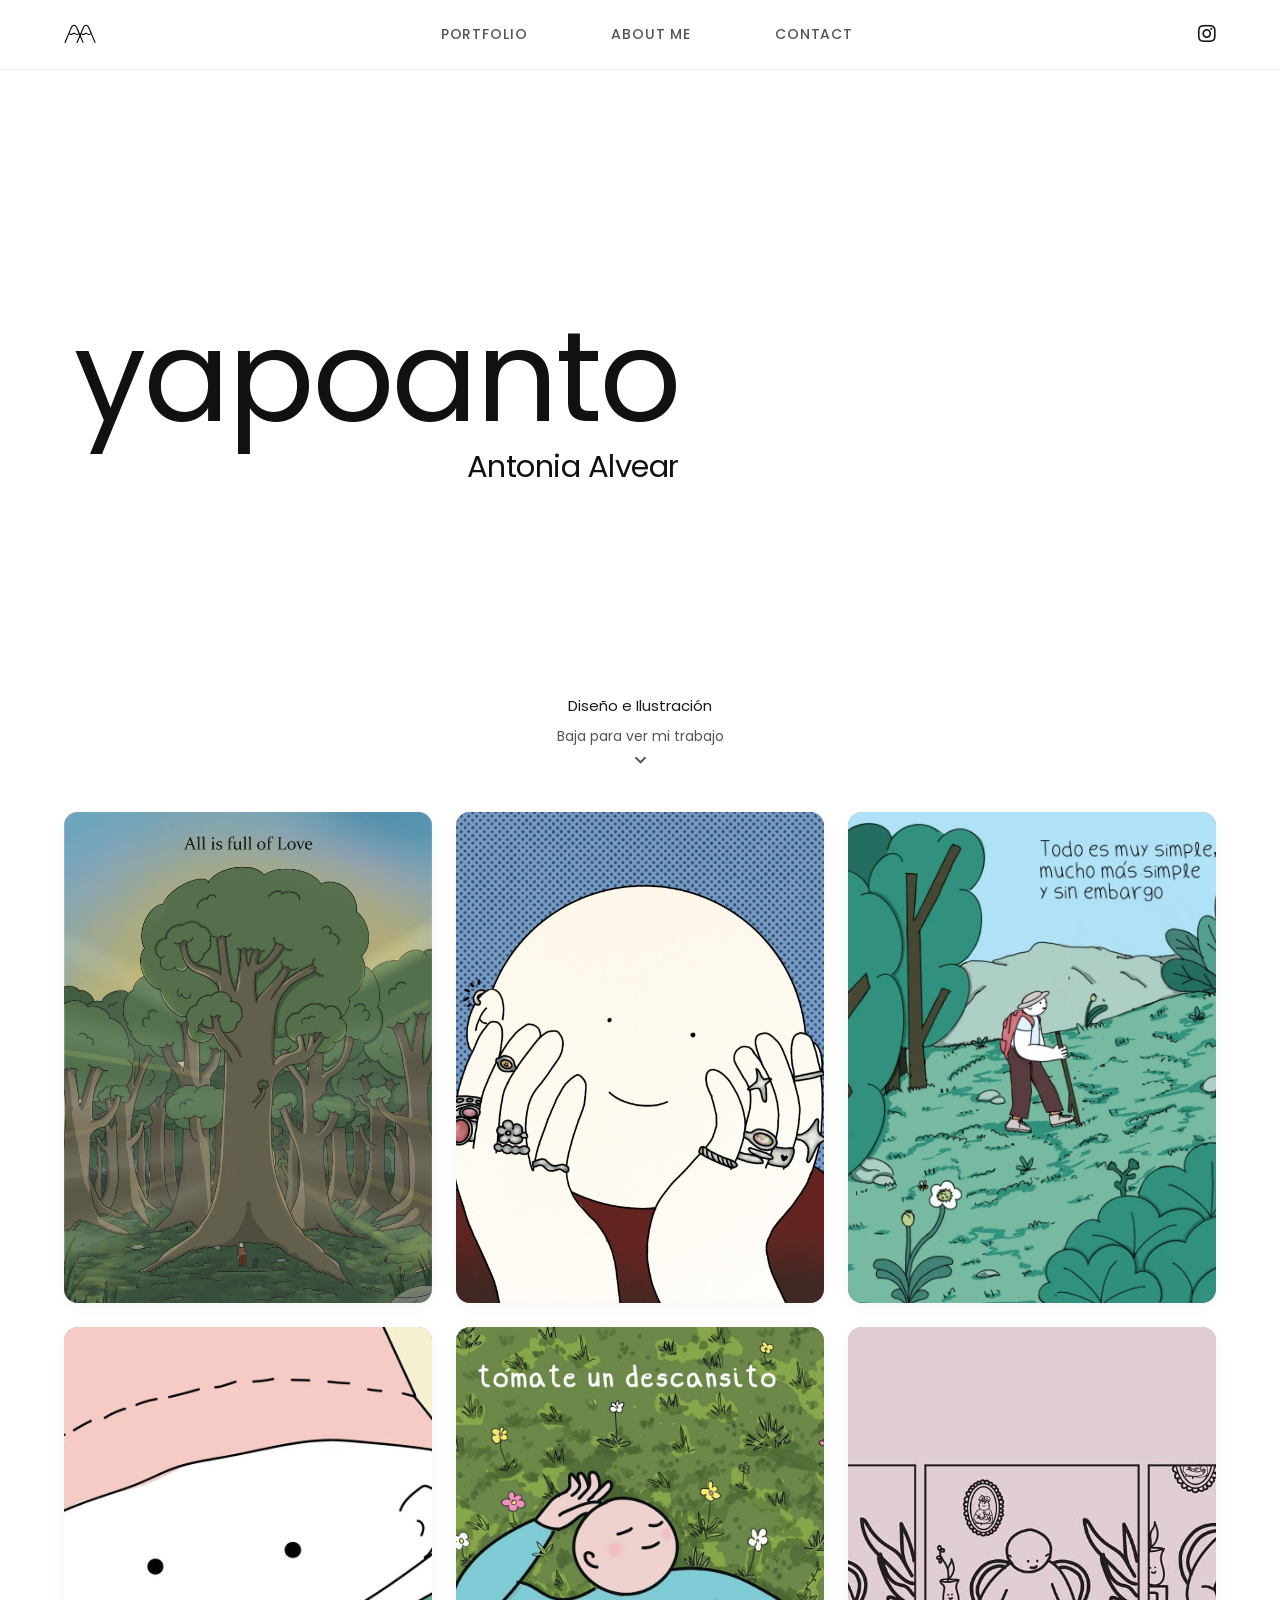
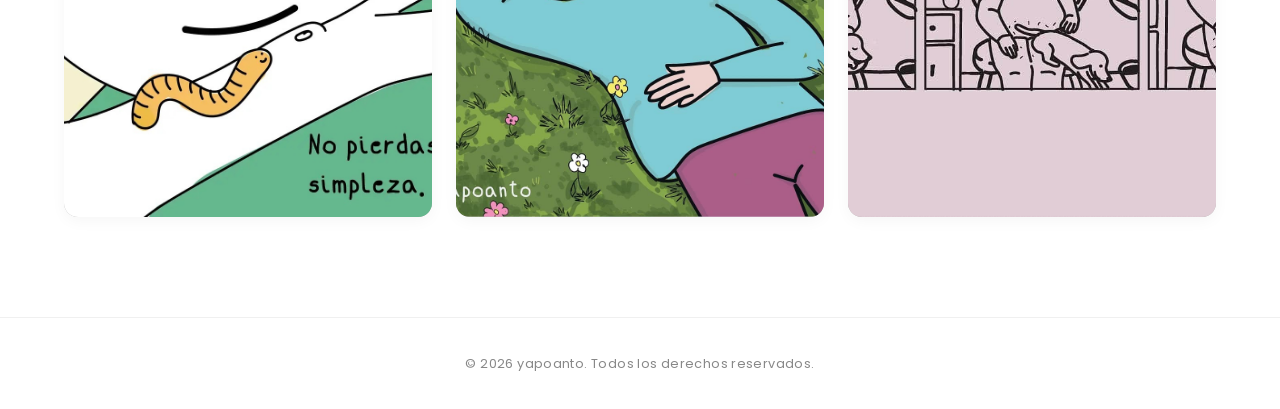
==== commit 8b89752a: "Update index.html" ====
--- a/index.html
+++ b/index.html
@@ -43,6 +43,15 @@
     <span class="brand-sub">Antonia Alvear</span>
   </div>
 
+<div class="hero-animation-wrapper">
+  <video autoplay loop muted playsinline poster="img/hero-fallback.webp" class="hero-doodle">
+    <!-- Primero WebM si tiene transparencia -->
+    <source src="img/animacion-hero.webm" type="video/webm">
+    <!-- Respaldo universal MP4 -->
+    <source src="img/animacion-hero.mp4" type="video/mp4">
+  </video>
+</div>
+  
   <!-- Llamado inferior -->
   <div class="hero-scroll-prompt">
     <p class="role-text">Diseño e Ilustración</p>
--- a/style.css
+++ b/style.css
@@ -4,10 +4,8 @@
 @import url('https://fonts.googleapis.com/css2?family=Poppins:wght@400;500;600;700&display=swap');
 
 :root {
-  /* Tipografía */
   --font-main: 'Poppins', -apple-system, BlinkMacSystemFont, sans-serif;
 
-  /* Paleta cromática */
   --color-brand: #ff443a;
   --color-heading: #0e2431;
   --color-body: #4a5568;
@@ -58,41 +56,35 @@
   letter-spacing: -0.02em;
 }
 
-/* H1: Logotipo / Nombre central */
 h1 {
   font-size: clamp(3.5rem, 9.5vw, 7.5rem);
-  font-weight: 400;
+  font-weight: 500;
   line-height: 0.95;
   letter-spacing: -0.03em;
   text-transform: lowercase;
 }
 
-/* H2: Subtítulo editorial / Títulos de sección */
 h2 {
   font-size: clamp(1.8rem, 4vw, 2.5rem);
-  font-weight: 400;
-}
-
-/* H3: Subsecciones / Entradas medianas */
+  font-weight: 600;
+}
+
 h3 {
   font-size: clamp(1.3rem, 2.5vw, 1.75rem);
   font-weight: 600;
 }
 
-/* H4: Títulos de tarjetas de proyectos y modales */
 h4 {
   font-size: clamp(1.05rem, 1.5vw, 1.25rem);
   font-weight: 500;
 }
 
-/* H5: Metadatos y subtítulos de tarjeta */
 h5 {
   font-size: 0.88rem;
   font-weight: 500;
   color: rgba(255, 255, 255, 0.8);
 }
 
-/* H6: Tags técnicos o etiquetas */
 h6 {
   font-size: 0.75rem;
   font-weight: 600;
@@ -117,7 +109,7 @@
 }
 
 /* ==========================================================================
-   3. NAVEGACIÓN (LIVIANA, TRANSLÚCIDA Y ESPACIADA)
+   3. NAVEGACIÓN
    ========================================================================== */
 nav {
   position: fixed;
@@ -160,12 +152,23 @@
   color: var(--color-brand);
 }
 
-/* Menú con mayor distancia entre palabras */
+.nav-logo-svg {
+  height: 28px;
+  width: auto;
+  display: block;
+  transition: transform 0.25s ease, opacity 0.25s ease;
+}
+
+nav .navbar .logo a:hover .nav-logo-svg {
+  transform: scale(1.04);
+  opacity: 0.75;
+}
+
 nav .navbar .menu {
   display: flex;
   align-items: center;
   list-style: none;
-  gap: 48px; /* Separación amplia y editorial */
+  gap: 48px;
 }
 
 .navbar .menu a {
@@ -182,7 +185,6 @@
   color: #111111;
 }
 
-/* Cápsula activa redondeada */
 .navbar .menu a.nav-active-pill {
   color: #111111;
   border: 1.5px solid #111111;
@@ -209,36 +211,50 @@
 }
 
 /* ==========================================================================
-   4. HERO / PORTADA (CENTRADO REAL SIN DESBORDES)
+   4. HERO / PORTADA (HOME)
    ========================================================================== */
 .home {
-  min-height: 88vh;       /* Mantiene el asomo de la galería abajo */
+  min-height: 88vh;
   width: 100%;
   background-color: #ffffff;
   display: flex;
-  justify-content: center; /* Centra horizontalmente */
-  align-items: center;     /* Centra verticalmente en la pantalla */
-  position: relative;      /* Permite anclar el botón de scroll abajo */
-  padding: 0 20px;
-}
-
-/* Bloque central: yapoanto + Antonia Alvear a la derecha */
+  justify-content: center;
+  align-items: center;
+  position: relative;
+  padding: 100px 20px 40px 20px;
+}
+
 .hero-brand {
   display: inline-flex;
   flex-direction: column;
-  align-items: flex-end;    /* Alinea ambos hijos al borde derecho */
-  width: max-content;       /* Clave: mide estrictamente lo que mide 'yapoanto' */
+  align-items: flex-end;
+  width: max-content;
   max-width: 100%;
   margin: 0 auto;
   text-align: right;
   transform: translateY(-20px);
 }
 
+.hero-animation-wrapper {
+  width: 100%;
+  max-width: 420px; /* Ajusta el tamaño según qué tan protagonista lo quieras */
+  margin: 0 auto 20px;
+  pointer-events: none; /* Evita que interfiera al hacer clic o seleccionar texto */
+}
+
+.hero-doodle {
+  width: 100%;
+  height: auto;
+  display: block;
+  /* Si el dibujo tiene fondo blanco y tu web también, esto fusiona cualquier borde: */
+  /* mix-blend-mode: multiply; */
+}
+
 .brand-title {
-  font-size: clamp(55px, 10vw, 140px);
-  font-weight: 300;
-  color: #111111;
-  line-height: 0.55;
+  font-size: clamp(55px, 10vw, 130px);
+  font-weight: 400;
+  color: #111111;
+  line-height: 0.9;
   letter-spacing: -2px;
   margin: 0;
   text-transform: lowercase;
@@ -247,20 +263,19 @@
 }
 
 .brand-sub {
-  font-size: clamp(18px, 2.4vw, 43px);
+  font-size: clamp(18px, 2.4vw, 36px);
   font-weight: 400;
   color: #111111;
   margin-top: 8px;
   letter-spacing: -0.5px;
   display: block;
   text-align: right;
-  align-self: flex-end;     /* Asegura el anclaje a la derecha */
-}
-
-/* Bloque inferior de scroll fijado a la base de la sección */
+  align-self: flex-end;
+}
+
 .hero-scroll-prompt {
   position: absolute;
-  bottom: 25px;            /* Siempre anclado abajo sin empujar al título */
+  bottom: 25px;
   left: 50%;
   transform: translateX(-50%);
   text-align: center;
@@ -291,7 +306,7 @@
 }
 
 .hero-scroll-prompt .scroll-link:hover {
-  color: var(--color-brand, #ff443a);
+  color: var(--color-brand);
 }
 
 .scroll-arrow {
@@ -304,6 +319,7 @@
   40% { transform: translateY(5px); }
   60% { transform: translateY(2px); }
 }
+
 
 /* ==========================================================================
    5. GALERÍA DE PROYECTOS (HOME)
@@ -333,6 +349,15 @@
   box-shadow: 0 4px 15px rgba(0, 0, 0, 0.04);
 }
 
+.gallery-card-link {
+  display: block;
+  width: 100%;
+  height: 100%;
+  color: inherit;
+  text-decoration: none;
+  position: relative;
+}
+
 .gallery-card img {
   width: 100%;
   height: 100%;
@@ -344,16 +369,6 @@
 .gallery-card:hover img {
   transform: scale(1.03);
 }
-
-.gallery-card-link {
-  display: block;
-  width: 100%;
-  height: 100%;
-  color: inherit;
-  text-decoration: none;
-  position: relative;
-}
-
 
 .card-overlay {
   position: absolute;
@@ -386,6 +401,17 @@
 .gallery-card:hover .card-overlay h4,
 .gallery-card:hover .card-overlay h5 {
   transform: translateY(0);
+}
+
+/* Efecto Focus Mode en Galería */
+.gallery-container:hover .gallery-card:not(:hover) {
+  opacity: 0.45;
+  transform: scale(0.98);
+  transition: all 0.35s ease;
+}
+
+.gallery-card {
+  transition: transform 0.4s ease, opacity 0.35s ease;
 }
 
 /* ==========================================================================
@@ -459,88 +485,191 @@
 /* ==========================================================================
    7. SECCIÓN ABOUT ME
    ========================================================================== */
-.about {
-  padding: 120px 0 80px 0;
-  width: 100%;
-  background: #ffffff;
-  min-height: calc(100vh - 70px);
-}
-
-.about .content {
+.about-editorial {
   width: 90%;
   max-width: 1100px;
   margin: 0 auto;
-}
-
-.section-header {
-  margin-bottom: 50px;
-  text-align: center;
-}
-
-.section-header h2 {
-  position: relative;
+  padding: 130px 0 100px 0;
+  display: flex;
+  flex-direction: column;
+  gap: 70px;
+}
+
+.about-hero-grid {
+  display: grid;
+  grid-template-columns: 0.9fr 1.2fr;
+  gap: 55px;
+  align-items: start;
+}
+
+.about-portrait-col {
+  display: flex;
+  flex-direction: column;
+  gap: 12px;
+}
+
+.portrait-wrapper {
+  width: 100%;
+  aspect-ratio: 4 / 4.8;
+  border-radius: 16px;
+  overflow: hidden;
+  background-color: var(--color-surface);
+  box-shadow: 0 10px 30px rgba(0, 0, 0, 0.05);
+}
+
+.portrait-wrapper img {
+  width: 100%;
+  height: 100%;
+  object-fit: cover;
+  display: block;
+}
+
+.portrait-caption {
+  font-size: 0.8rem;
+  color: #888888;
+  font-style: italic;
+  padding-left: 4px;
+}
+
+.about-bio-col {
+  display: flex;
+  flex-direction: column;
+  padding-top: 10px;
+}
+
+.bio-tagline {
+  font-size: 0.85rem;
+  font-weight: 600;
+  text-transform: uppercase;
+  letter-spacing: 0.08em;
+  color: var(--color-brand);
+  margin-bottom: 8px;
+}
+
+.about-bio-col h2 {
+  font-size: clamp(2.2rem, 3.5vw, 3rem);
+  font-weight: 700;
+  color: #111111;
+  letter-spacing: -0.02em;
+  line-height: 1.1;
+  margin-bottom: 24px;
+}
+
+.bio-lead {
+  font-size: 1.15rem;
+  font-weight: 500;
+  line-height: 1.6;
+  color: #1a1a1a;
+  margin-bottom: 16px;
+}
+
+.about-bio-col p {
+  font-size: 1rem;
+  line-height: 1.7;
+  color: #4a5568;
+}
+
+.yapoanto-statement-card {
+  background-color: #faf9f6;
+  border-left: 3px solid var(--color-brand);
+  border-radius: 4px 14px 14px 4px;
+  padding: 40px 45px;
+}
+
+.statement-header {
+  display: flex;
+  align-items: center;
+  gap: 14px;
+  margin-bottom: 14px;
+}
+
+.statement-badge {
+  font-size: 0.75rem;
+  font-weight: 600;
+  text-transform: uppercase;
+  background: #ffffff;
+  padding: 4px 10px;
+  border-radius: 20px;
+  border: 1px solid #e2e2e2;
+  color: #555555;
+}
+
+.statement-header h3 {
+  font-size: 1.25rem;
+  font-weight: 600;
+  color: #111111;
+  margin: 0;
+}
+
+.yapoanto-statement-card blockquote {
+  font-size: 1.1rem;
+  font-style: italic;
+  line-height: 1.7;
+  color: #2d3748;
+  margin: 0;
+}
+
+.about-capabilities-grid {
+  display: grid;
+  grid-template-columns: 1fr 1fr;
+  gap: 50px;
+  padding-top: 20px;
+  border-top: 1px solid #ebebeb;
+}
+
+.capabilities-block h4,
+.cta-contact-block h4 {
+  font-size: 0.85rem;
+  font-weight: 600;
+  text-transform: uppercase;
+  letter-spacing: 0.06em;
+  color: #888888;
+  margin-bottom: 18px;
+}
+
+.capability-list {
+  list-style: none;
+  padding: 0;
+  display: flex;
+  flex-direction: column;
+  gap: 10px;
+}
+
+.capability-list li {
+  font-size: 0.95rem;
+  color: #1a1a1a;
+  display: flex;
+  align-items: center;
+  gap: 8px;
+}
+
+.capability-list li::before {
+  content: '—';
+  color: var(--color-brand);
+  font-weight: 700;
+}
+
+.cta-contact-block p {
+  font-size: 0.95rem;
+  line-height: 1.6;
+  color: #555555;
+  margin-bottom: 20px;
+}
+
+.btn-about-contact {
   display: inline-block;
-  padding-bottom: 10px;
-}
-
-.section-header h2::after {
-  content: '';
-  position: absolute;
-  width: 50px;
-  height: 3px;
-  background: var(--color-brand);
-  bottom: 0;
-  left: 50%;
-  transform: translateX(-50%);
-  border-radius: 2px;
-}
-
-.about-details {
-  display: flex;
-  align-items: center;
-  justify-content: space-between;
-  gap: 60px;
-}
-
-.about-details .left {
-  flex: 1;
-  max-width: 440px;
-}
-
-.about-details .left img {
-  width: 100%;
-  aspect-ratio: 1 / 1;
-  object-fit: cover;
-  border-radius: 12px;
-  box-shadow: 0 10px 25px rgba(0, 0, 0, 0.08);
-  display: block;
-}
-
-.about-details .right {
-  flex: 1.2;
-}
-
-.about-details .right h3 {
-  margin-bottom: 16px;
-}
-
-.button-wrap {
-  margin-top: 28px;
-}
-
-.btn-primary {
-  display: inline-block;
-  background: var(--color-brand);
+  background-color: #111111;
   color: #ffffff;
-  padding: 12px 28px;
-  font-size: 15px;
+  padding: 12px 24px;
+  font-size: 0.9rem;
   font-weight: 500;
-  border-radius: 6px;
-  transition: background 0.3s ease, transform 0.2s ease;
-}
-
-.btn-primary:hover {
-  background: #e03229;
+  border-radius: 30px;
+  transition: all 0.25s ease;
+  text-decoration: none;
+}
+
+.btn-about-contact:hover {
+  background-color: var(--color-brand);
   transform: translateY(-2px);
 }
 
@@ -667,7 +796,153 @@
 }
 
 /* ==========================================================================
-   9. PÁGINA CONTACTO (NOTEBOOK / DESK SCENE)
+   9. PÁGINA PORTFOLIO / WORK (GRILLA CON FILTROS)
+   ========================================================================== */
+.portfolio-view {
+  width: 90%;
+  max-width: 1280px;
+  margin: 0 auto;
+  padding: 130px 0 100px 0;
+}
+
+.portfolio-intro {
+  margin-bottom: 50px;
+}
+
+.portfolio-intro h2 {
+  font-size: clamp(2rem, 4vw, 3rem);
+  font-weight: 700;
+  color: #111111;
+  letter-spacing: -0.02em;
+  margin-bottom: 10px;
+}
+
+.portfolio-intro p {
+  font-size: 1.05rem;
+  color: #666666;
+  max-width: 620px;
+  margin-bottom: 30px;
+  line-height: 1.6;
+}
+
+.filter-bar {
+  display: flex;
+  gap: 12px;
+  flex-wrap: wrap;
+}
+
+.filter-btn {
+  background: transparent;
+  border: 1px solid #e0e0e0;
+  padding: 7px 18px;
+  border-radius: 25px;
+  font-family: var(--font-main);
+  font-size: 0.85rem;
+  font-weight: 500;
+  color: #555555;
+  cursor: pointer;
+  transition: all 0.25s ease;
+}
+
+.filter-btn:hover {
+  border-color: #111111;
+  color: #111111;
+}
+
+.filter-btn.active {
+  background: #111111;
+  border-color: #111111;
+  color: #ffffff;
+}
+
+.projects-masonry-grid {
+  display: grid;
+  grid-template-columns: repeat(3, 1fr);
+  gap: 36px 26px;
+}
+
+.project-tile {
+  display: flex;
+  flex-direction: column;
+  transition: opacity 0.3s ease, transform 0.3s ease;
+}
+
+.project-tile.tile-wide {
+  grid-column: span 2;
+}
+
+.tile-link {
+  display: flex;
+  flex-direction: column;
+  text-decoration: none;
+  color: inherit;
+  width: 100%;
+}
+
+.tile-media {
+  width: 100%;
+  aspect-ratio: 4 / 3;
+  border-radius: 12px;
+  overflow: hidden;
+  background-color: #b0b0b0;
+  margin-bottom: 14px;
+}
+
+.tile-wide .tile-media {
+  aspect-ratio: 16 / 9.5;
+}
+
+.tile-media img {
+  width: 100%;
+  height: 100%;
+  object-fit: cover;
+  display: block;
+  transition: transform 0.5s cubic-bezier(0.16, 1, 0.3, 1);
+}
+
+.tile-link:hover .tile-media img {
+  transform: scale(1.03);
+}
+
+.tile-caption {
+  display: flex;
+  flex-direction: column;
+  gap: 3px;
+}
+
+.caption-head {
+  display: flex;
+  justify-content: space-between;
+  align-items: baseline;
+  gap: 12px;
+}
+
+.caption-head h4 {
+  font-size: 1.15rem;
+  font-weight: 600;
+  color: #111111;
+  margin: 0;
+  transition: color 0.2s ease;
+}
+
+.tile-link:hover .caption-head h4 {
+  color: var(--color-brand);
+}
+
+.caption-year {
+  font-size: 0.85rem;
+  color: #888888;
+  font-weight: 400;
+}
+
+.caption-tag {
+  font-size: 0.88rem;
+  color: #666666;
+  margin: 0;
+}
+
+/* ==========================================================================
+   10. PÁGINA CONTACTO (NOTEBOOK)
    ========================================================================== */
 #contact-page {
   background-color: #f6f3ed;
@@ -842,161 +1117,49 @@
   color: var(--color-brand);
 }
 
-
 /* ==========================================================================
-   PÁGINA DEDICADA DE PORTAFOLIO (LAYOUT EDITORIAL CON FILTROS)
+   11. FOOTER & BOTÓN SCROLL
    ========================================================================== */
-.portfolio-view {
-  width: 90%;
-  max-width: 1280px;
-  margin: 0 auto;
-  padding: 130px 0 100px 0;
-}
-
-/* Cabecera & Pestañas de Filtro */
-.portfolio-intro {
-  margin-bottom: 50px;
-}
-
-.portfolio-intro h2 {
-  font-size: clamp(2rem, 4vw, 3rem);
-  font-weight: 700;
-  color: #111111;
-  letter-spacing: -0.02em;
-  margin-bottom: 10px;
-}
-
-.portfolio-intro p {
-  font-size: 1.05rem;
-  color: #666666;
-  max-width: 620px;
-  margin-bottom: 30px;
-  line-height: 1.6;
-}
-
-.filter-bar {
-  display: flex;
-  gap: 12px;
-  flex-wrap: wrap;
-}
-
-.filter-btn {
-  background: transparent;
-  border: 1px solid #e0e0e0;
-  padding: 7px 18px;
-  border-radius: 25px;
-  font-family: var(--font-main);
-  font-size: 0.85rem;
-  font-weight: 500;
-  color: #555555;
-  cursor: pointer;
-  transition: all 0.25s ease;
-}
-
-.filter-btn:hover {
-  border-color: #111111;
-  color: #111111;
-}
-
-.filter-btn.active {
-  background: #111111;
-  border-color: #111111;
-  color: #ffffff;
-}
-
-/* Grilla con Ritmo Asimétrico */
-.projects-masonry-grid {
-  display: grid;
-  grid-template-columns: repeat(3, 1fr);
-  gap: 36px 26px;
-}
-
-.project-tile {
-  display: flex;
-  flex-direction: column;
-  transition: opacity 0.3s ease, transform 0.3s ease;
-}
-
-/* Pieza destacada que ocupa 2 columnas */
-.project-tile.tile-wide {
-  grid-column: span 2;
-}
-
-/* Enlace contenedor */
-.tile-link {
-  display: flex;
-  flex-direction: column;
-  text-decoration: none;
-  color: inherit;
-  width: 100%;
-}
-
-/* Contenedor de la imagen */
-.tile-media {
-  width: 100%;
-  aspect-ratio: 4 / 3;
-  border-radius: 12px;
-  overflow: hidden;
-  background-color: #b0b0b0;
-  margin-bottom: 14px;
-}
-
-.tile-wide .tile-media {
-  aspect-ratio: 16 / 9.5; /* Más panorámica para el elemento ancho */
-}
-
-.tile-media img {
-  width: 100%;
-  height: 100%;
-  object-fit: cover;
-  display: block;
-  transition: transform 0.5s cubic-bezier(0.16, 1, 0.3, 1);
-}
-
-.tile-link:hover .tile-media img {
-  transform: scale(1.03);
-}
-
-/* Textos editoriales debajo de cada imagen */
-.tile-caption {
-  display: flex;
-  flex-direction: column;
-  gap: 3px;
-}
-
-.caption-head {
-  display: flex;
-  justify-content: space-between;
-  align-items: baseline;
-  gap: 12px;
-}
-
-.caption-head h4 {
-  font-size: 1.15rem;
-  font-weight: 600;
-  color: #111111;
-  margin: 0;
-  transition: color 0.2s ease;
-}
-
-.tile-link:hover .caption-head h4 {
-  color: var(--color-brand, #ff443a);
-}
-
-.caption-year {
-  font-size: 0.85rem;
+footer {
+  background: var(--color-bg-light);
+  border-top: 1px solid rgba(0, 0, 0, 0.06);
+  padding: 32px 0;
+  text-align: center;
+  width: 100%;
+}
+
+footer .text span {
+  font-size: 0.8rem;
   color: #888888;
   font-weight: 400;
-}
-
-.caption-tag {
-  font-size: 0.88rem;
-  color: #666666;
-  margin: 0;
+  letter-spacing: 0.03em;
+}
+
+.scroll-button a {
+  position: fixed;
+  bottom: 25px;
+  right: 25px;
+  color: #111111;
+  background: #ffffff;
+  border: 1px solid rgba(0, 0, 0, 0.1);
+  padding: 8px 12px;
+  font-size: 14px;
+  border-radius: 50%;
+  display: none;
+  z-index: 99;
+  box-shadow: 0 4px 15px rgba(0, 0, 0, 0.05);
+  transition: all 0.25s ease;
+}
+
+.scroll-button a:hover {
+  background: #111111;
+  color: #ffffff;
+  border-color: #111111;
+  transform: translateY(-2px);
 }
 
 /* ==========================================================================
-   RESPONSIVE PARA LA GRILLA DE PORTAFOLIO
+   12. MEDIA QUERIES CONSOLIDADAS
    ========================================================================== */
 @media (max-width: 900px) {
   .projects-masonry-grid {
@@ -1009,85 +1172,9 @@
   }
 }
 
-@media (max-width: 600px) {
-  .portfolio-view {
-    padding-top: 100px;
-  }
-
-  .projects-masonry-grid {
-    grid-template-columns: 1fr;
-    gap: 32px;
-  }
-
-  .project-tile.tile-wide {
-    grid-column: span 1;
-  }
-
-  .tile-wide .tile-media {
-    aspect-ratio: 4 / 3;
-  }
-}
-
-/* ==========================================================================
-   10. FOOTER & BOTÓN SCROLL
-   ========================================================================== */
-footer {
-  background: var(--color-brand);
-  padding: 14px 0;
-  text-align: center;
-}
-
-footer .text span {
-  font-size: 14px;
-  color: #ffffff;
-  font-weight: 400;
-}
-
-.scroll-button a {
-  position: fixed;
-  bottom: 25px;
-  right: 25px;
-  color: #ffffff;
-  background: var(--color-brand);
-  padding: 10px 14px;
-  font-size: 16px;
-  border-radius: 6px;
-  display: none;
-  z-index: 99;
-  box-shadow: 0 4px 12px rgba(0, 0, 0, 0.15);
-  transition: background 0.3s ease;
-}
-
-.scroll-button a:hover {
-  background: #e03229;
-}
-
-/* ==========================================================================
-   11. MEDIA QUERIES CONSOLIDADAS
-   ========================================================================== */
 @media (max-width: 860px) {
-  /* About */
-  .about {
-    padding: 100px 0 60px 0;
-  }
-
-  .about-details {
-    flex-direction: column;
-    text-align: center;
-    gap: 36px;
-  }
-
-  .about-details .left {
-    max-width: 320px;
-  }
-
-  .about-details .right p {
-    text-align: left;
-  }
-
-  /* Portfolio Feed */
   .portfolio-feed {
-    padding: 100px 0 60px 0;
+    padding: 110px 0 60px 0;
     gap: 70px;
   }
 
@@ -1109,7 +1196,34 @@
     aspect-ratio: 16 / 10;
   }
 
-  /* Contact Desk */
+  .about-editorial {
+    padding-top: 110px;
+    gap: 45px;
+  }
+
+  .about-hero-grid {
+    grid-template-columns: 1fr;
+    gap: 35px;
+  }
+
+  .portrait-wrapper {
+    max-width: 340px;
+    margin: 0 auto;
+  }
+
+  .portrait-caption {
+    text-align: center;
+  }
+
+  .yapoanto-statement-card {
+    padding: 30px 24px;
+  }
+
+  .about-capabilities-grid {
+    grid-template-columns: 1fr;
+    gap: 35px;
+  }
+
   .desk-canvas {
     flex-direction: column;
     gap: 20px;
@@ -1127,21 +1241,54 @@
 }
 
 @media (max-width: 768px) {
-  /* Navegación móvil */
+  /* 1. Navbar móvil */
+  nav {
+    padding: 14px 0;
+  }
+
+  nav .navbar {
+    width: 90%;
+    display: flex;
+    justify-content: space-between;
+    align-items: center;
+    position: relative;
+  }
+
+  nav .navbar .logo a,
+  .nav-logo-svg {
+    height: 24px;
+    font-size: 22px;
+  }
+
+  .menu-btn {
+    display: flex;
+    align-items: center;
+    justify-content: center;
+    font-size: 22px;
+    cursor: pointer;
+    color: #111111;
+    background: transparent;
+    border: none;
+    order: 2;
+    margin-left: auto;
+    padding: 6px;
+  }
+
   nav .navbar .menu {
     position: fixed;
     top: 0;
     left: -100%;
     background: #ffffff;
     height: 100vh;
-    max-width: 320px;
-    width: 100%;
-    padding: 80px 30px;
+    max-width: 300px;
+    width: 80%;
+    padding: 80px 28px;
     flex-direction: column;
     align-items: flex-start;
     gap: 20px;
     box-shadow: 10px 0 30px rgba(0, 0, 0, 0.08);
-    transition: left 0.4s ease;
+    transition: left 0.35s ease;
+    z-index: 1000;
   }
 
   .navbar.active .menu {
@@ -1151,29 +1298,68 @@
   nav .navbar .menu a {
     font-size: 18px;
     color: #111111;
-    padding: 10px 18px;
-  }
-
-  .navbar .media-icons {
-    display: none;
-  }
-
-  .menu-btn {
+    padding: 8px 16px;
     display: block;
+    width: 100%;
   }
 
   .navbar .menu .cancel-btn {
     display: block;
     position: absolute;
-    top: 24px;
-    right: 24px;
+    top: 20px;
+    right: 20px;
+    font-size: 22px;
     color: #111111;
-  }
-
-  /* Galería móvil */
+    cursor: pointer;
+  }
+
+  .navbar .media-icons {
+    display: none;
+  }
+
+  /* 2. Compensación de padding superior para evitar títulos tapados */
+  .home {
+    padding-top: 110px;
+    min-height: 85vh;
+  }
+
+  .portfolio-view {
+    padding-top: 110px;
+  }
+
+  .portfolio-intro h2 {
+    font-size: 1.85rem;
+    line-height: 1.15;
+    margin-bottom: 12px;
+  }
+
+  .portfolio-intro p {
+    font-size: 0.92rem;
+    line-height: 1.55;
+  }
+
+  .about-editorial {
+    padding-top: 110px;
+  }
+
+  .about-bio-col h2 {
+    font-size: 2rem;
+    line-height: 1.15;
+  }
+
+  .contact-desk {
+    padding-top: 110px;
+    padding-bottom: 50px;
+  }
+
+  .notebook-sheet {
+    padding: 30px 18px 25px 40px;
+  }
+
+  /* 3. Grillas a 1 columna */
   .gallery-container {
     grid-template-columns: 1fr;
-    gap: 18px;
+    gap: 20px;
   }
 
   .card-overlay {
@@ -1187,230 +1373,17 @@
   }
 }
 
-
-/* ==========================================================================
-   SECCIÓN ABOUT ME (EDITORIAL, MODULAR & BALANCEADO)
-   ========================================================================== */
-.about-editorial {
-  width: 90%;
-  max-width: 1100px;
-  margin: 0 auto;
-  padding: 130px 0 100px 0;
-  display: flex;
-  flex-direction: column;
-  gap: 70px;
-}
-
-/* 1. Grilla Superior (Foto a la izquierda, Bio a la derecha) */
-.about-hero-grid {
-  display: grid;
-  grid-template-columns: 0.9fr 1.2fr;
-  gap: 55px;
-  align-items: start;
-}
-
-.about-portrait-col {
-  display: flex;
-  flex-direction: column;
-  gap: 12px;
-}
-
-.portrait-wrapper {
-  width: 100%;
-  aspect-ratio: 4 / 4.8;
-  border-radius: 16px;
-  overflow: hidden;
-  background-color: var(--color-surface, #f4f4f6);
-  box-shadow: 0 10px 30px rgba(0, 0, 0, 0.05);
-}
-
-.portrait-wrapper img {
-  width: 100%;
-  height: 100%;
-  object-fit: cover;
-  display: block;
-}
-
-.portrait-caption {
-  font-size: 0.8rem;
-  color: #888888;
-  font-style: italic;
-  padding-left: 4px;
-}
-
-.about-bio-col {
-  display: flex;
-  flex-direction: column;
-  padding-top: 10px;
-}
-
-.bio-tagline {
-  font-size: 0.85rem;
-  font-weight: 600;
-  text-transform: uppercase;
-  letter-spacing: 0.08em;
-  color: var(--color-brand, #ff443a);
-  margin-bottom: 8px;
-}
-
-.about-bio-col h2 {
-  font-size: clamp(2.2rem, 3.5vw, 3rem);
-  font-weight: 700;
-  color: #111111;
-  letter-spacing: -0.02em;
-  line-height: 1.1;
-  margin-bottom: 24px;
-}
-
-.bio-lead {
-  font-size: 1.15rem;
-  font-weight: 500;
-  line-height: 1.6;
-  color: #1a1a1a;
-  margin-bottom: 16px;
-}
-
-.about-bio-col p {
-  font-size: 1rem;
-  line-height: 1.7;
-  color: #4a5568;
-}
-
-/* 2. Tarjeta Manifiesto (Yapoanto) */
-.yapoanto-statement-card {
-  background-color: #faf9f6; /* Blanco roto cálido editorial */
-  border-left: 3px solid var(--color-brand, #ff443a);
-  border-radius: 4px 14px 14px 4px;
-  padding: 40px 45px;
-}
-
-.statement-header {
-  display: flex;
-  align-items: center;
-  gap: 14px;
-  margin-bottom: 14px;
-}
-
-.statement-badge {
-  font-size: 0.75rem;
-  font-weight: 600;
-  text-transform: uppercase;
-  background: #ffffff;
-  padding: 4px 10px;
-  border-radius: 20px;
-  border: 1px solid #e2e2e2;
-  color: #555555;
-}
-
-.statement-header h3 {
-  font-size: 1.25rem;
-  font-weight: 600;
-  color: #111111;
-  margin: 0;
-}
-
-.yapoanto-statement-card blockquote {
-  font-size: 1.1rem;
-  font-style: italic;
-  line-height: 1.7;
-  color: #2d3748;
-  margin: 0;
-}
-
-/* 3. Bloque Inferior: Capacidades & CTA */
-.about-capabilities-grid {
-  display: grid;
-  grid-template-columns: 1fr 1fr;
-  gap: 50px;
-  padding-top: 20px;
-  border-top: 1px solid #ebebeb;
-}
-
-.capabilities-block h4,
-.cta-contact-block h4 {
-  font-size: 0.85rem;
-  font-weight: 600;
-  text-transform: uppercase;
-  letter-spacing: 0.06em;
-  color: #888888;
-  margin-bottom: 18px;
-}
-
-.capability-list {
-  list-style: none;
-  padding: 0;
-  display: flex;
-  flex-direction: column;
-  gap: 10px;
-}
-
-.capability-list li {
-  font-size: 0.95rem;
-  color: #1a1a1a;
-  display: flex;
-  align-items: center;
-  gap: 8px;
-}
-
-.capability-list li::before {
-  content: '—';
-  color: var(--color-brand, #ff443a);
-  font-weight: 700;
-}
-
-.cta-contact-block p {
-  font-size: 0.95rem;
-  line-height: 1.6;
-  color: #555555;
-  margin-bottom: 20px;
-}
-
-.btn-about-contact {
-  display: inline-block;
-  background-color: #111111;
-  color: #ffffff;
-  padding: 12px 24px;
-  font-size: 0.9rem;
-  font-weight: 500;
-  border-radius: 30px;
-  transition: all 0.25s ease;
-  text-decoration: none;
-}
-
-.btn-about-contact:hover {
-  background-color: var(--color-brand, #ff443a);
-  transform: translateY(-2px);
-}
-
-/* ==========================================================================
-   RESPONSIVE PARA ABOUT ME
-   ========================================================================== */
-@media (max-width: 860px) {
-  .about-editorial {
-    padding-top: 100px;
-    gap: 50px;
-  }
-
-  .about-hero-grid {
+@media (max-width: 600px) {
+  .projects-masonry-grid {
     grid-template-columns: 1fr;
-    gap: 35px;
-  }
-
-  .portrait-wrapper {
-    max-width: 360px;
-    margin: 0 auto;
-  }
-
-  .portrait-caption {
-    text-align: center;
-  }
-
-  .yapoanto-statement-card {
-    padding: 30px 24px;
-  }
-
-  .about-capabilities-grid {
-    grid-template-columns: 1fr;
-    gap: 35px;
-  }
-}
+    gap: 32px;
+  }
+
+  .project-tile.tile-wide {
+    grid-column: span 1;
+  }
+
+  .tile-wide .tile-media {
+    aspect-ratio: 4 / 3;
+  }
+}
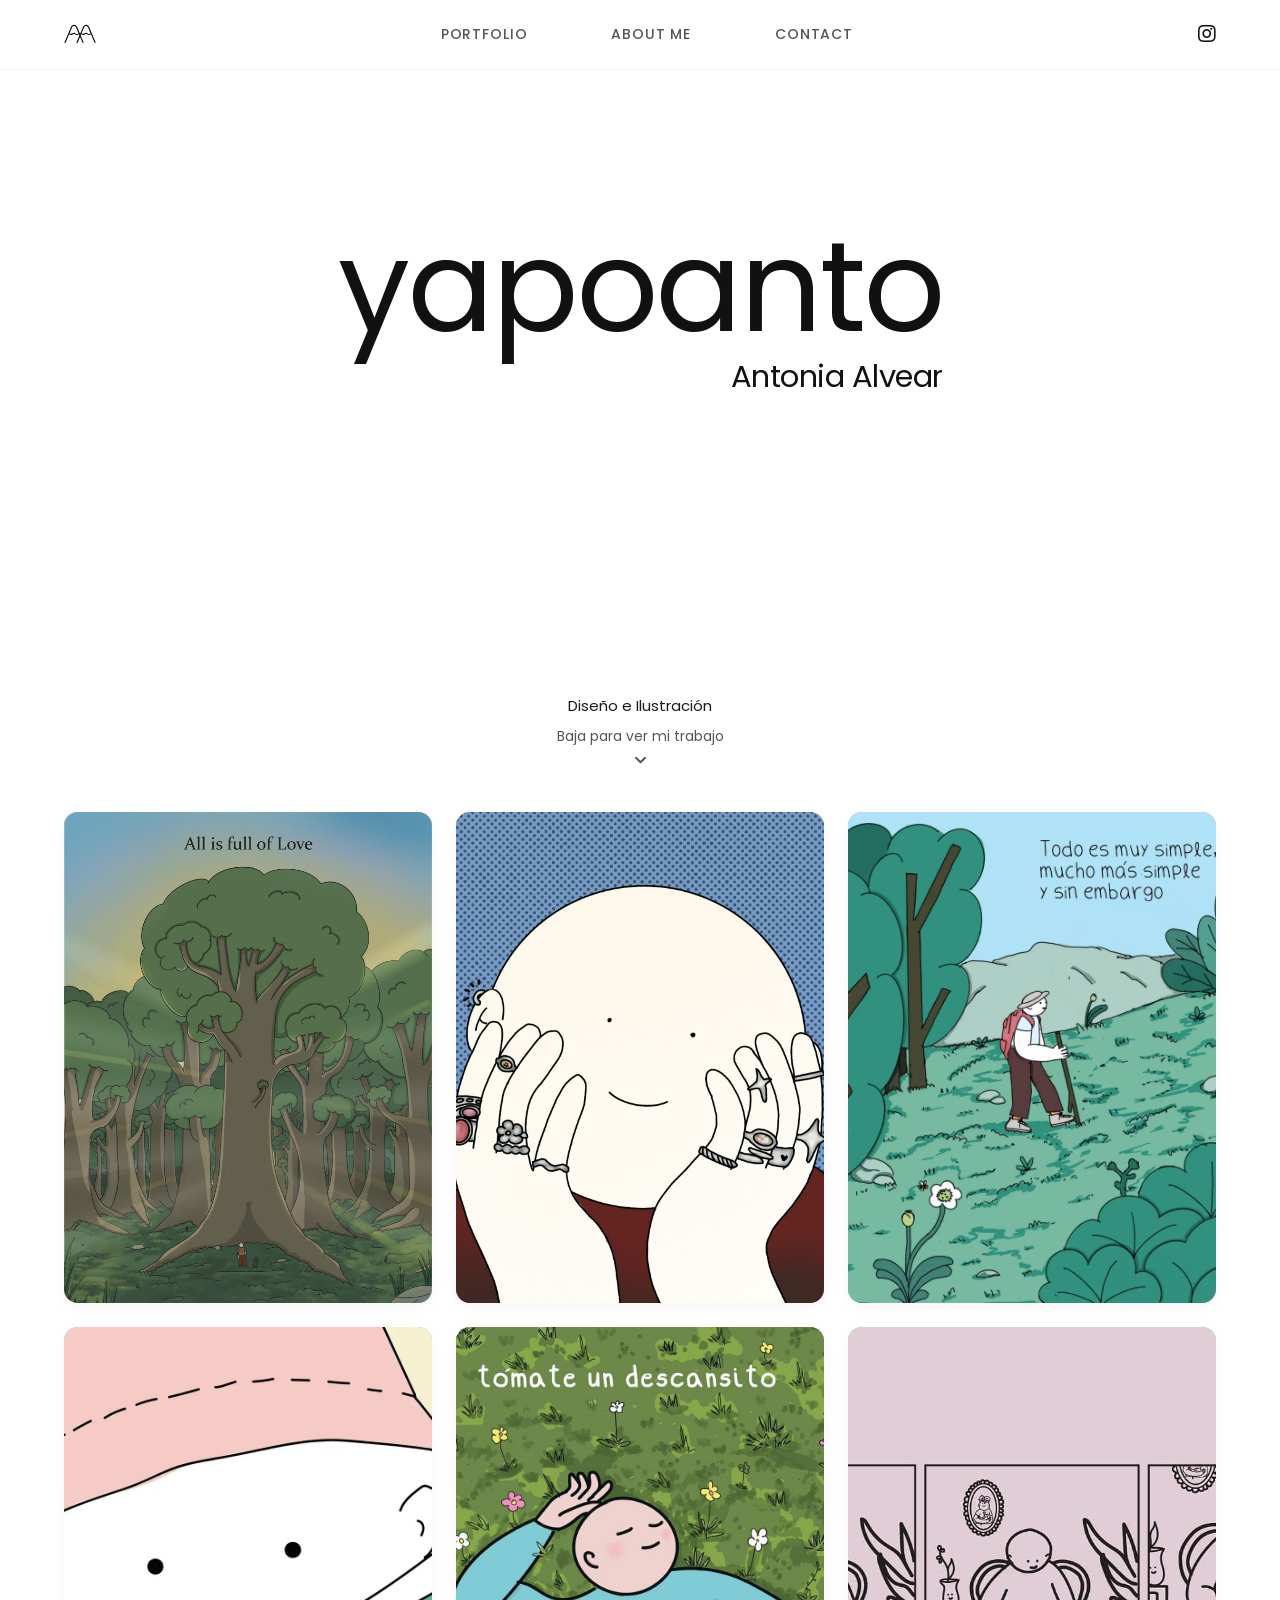
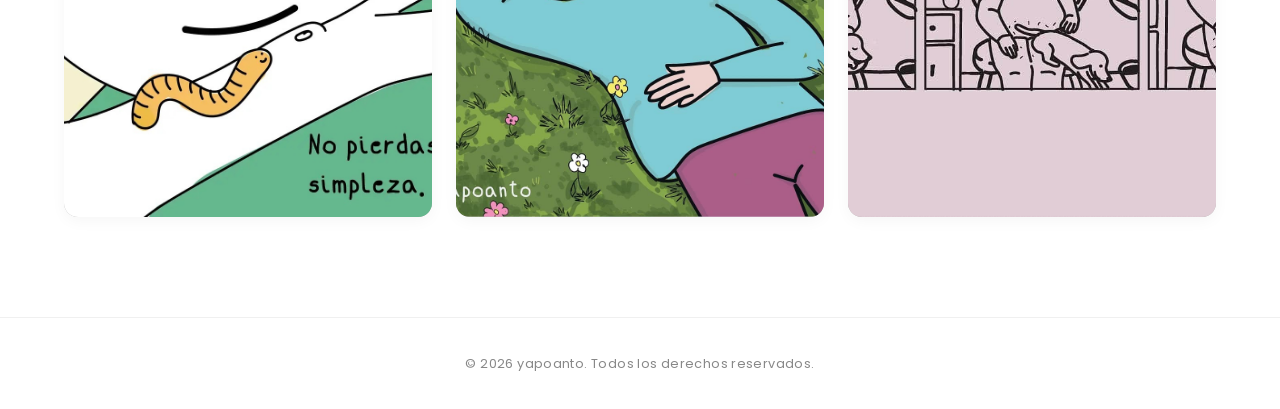
==== commit aa591f92: "Update index.html" ====
--- a/index.html
+++ b/index.html
@@ -35,7 +35,7 @@
       </div>
     </nav>
 
-    <!-- Hero / Portada -->
+<!-- Hero / Portada -->
 <section class="home" id="home">
   <!-- Contenedor del nombre -->
   <div class="hero-brand">
@@ -43,14 +43,12 @@
     <span class="brand-sub">Antonia Alvear</span>
   </div>
 
-<div class="hero-animation-wrapper">
-  <video autoplay loop muted playsinline poster="img/hero-fallback.webp" class="hero-doodle">
-    <!-- Primero WebM si tiene transparencia -->
-    <source src="img/animacion-hero.webm" type="video/webm">
-    <!-- Respaldo universal MP4 -->
-    <source src="img/animacion-hero.mp4" type="video/mp4">
-  </video>
-</div>
+  <!-- Ilustración animada -->
+  <div class="hero-animation-wrapper">
+    <video autoplay loop muted playsinline class="hero-doodle">
+      <source src="images/animacion-hero.mp4" type="video/mp4">
+    </video>
+  </div>
   
   <!-- Llamado inferior -->
   <div class="hero-scroll-prompt">
--- a/style.css
+++ b/style.css
@@ -218,10 +218,11 @@
   width: 100%;
   background-color: #ffffff;
   display: flex;
+  flex-direction: column;        /* Apila el nombre y la animación en vertical */
   justify-content: center;
   align-items: center;
   position: relative;
-  padding: 100px 20px 40px 20px;
+  padding: 100px 20px 110px 20px; /* Espacio extra abajo para no chocar con el scroll-prompt */
 }
 
 .hero-brand {
@@ -232,22 +233,22 @@
   max-width: 100%;
   margin: 0 auto;
   text-align: right;
-  transform: translateY(-20px);
+  /* Quitamos el translateY(-20px) para que la distribución vertical sea natural */
 }
 
 .hero-animation-wrapper {
   width: 100%;
-  max-width: 420px; /* Ajusta el tamaño según qué tan protagonista lo quieras */
-  margin: 0 auto 20px;
-  pointer-events: none; /* Evita que interfiera al hacer clic o seleccionar texto */
+  max-width: 260px;              /* Tamaño equilibrado para no aplastar el texto inferior */
+  margin: 20px auto 0 auto;
+  pointer-events: none;
 }
 
 .hero-doodle {
   width: 100%;
   height: auto;
   display: block;
-  /* Si el dibujo tiene fondo blanco y tu web también, esto fusiona cualquier borde: */
-  /* mix-blend-mode: multiply; */
+  /* Si el MP4 tiene fondo blanco puro, descomenta la siguiente línea para fusionarlo: */
+  mix-blend-mode: multiply;
 }
 
 .brand-title {
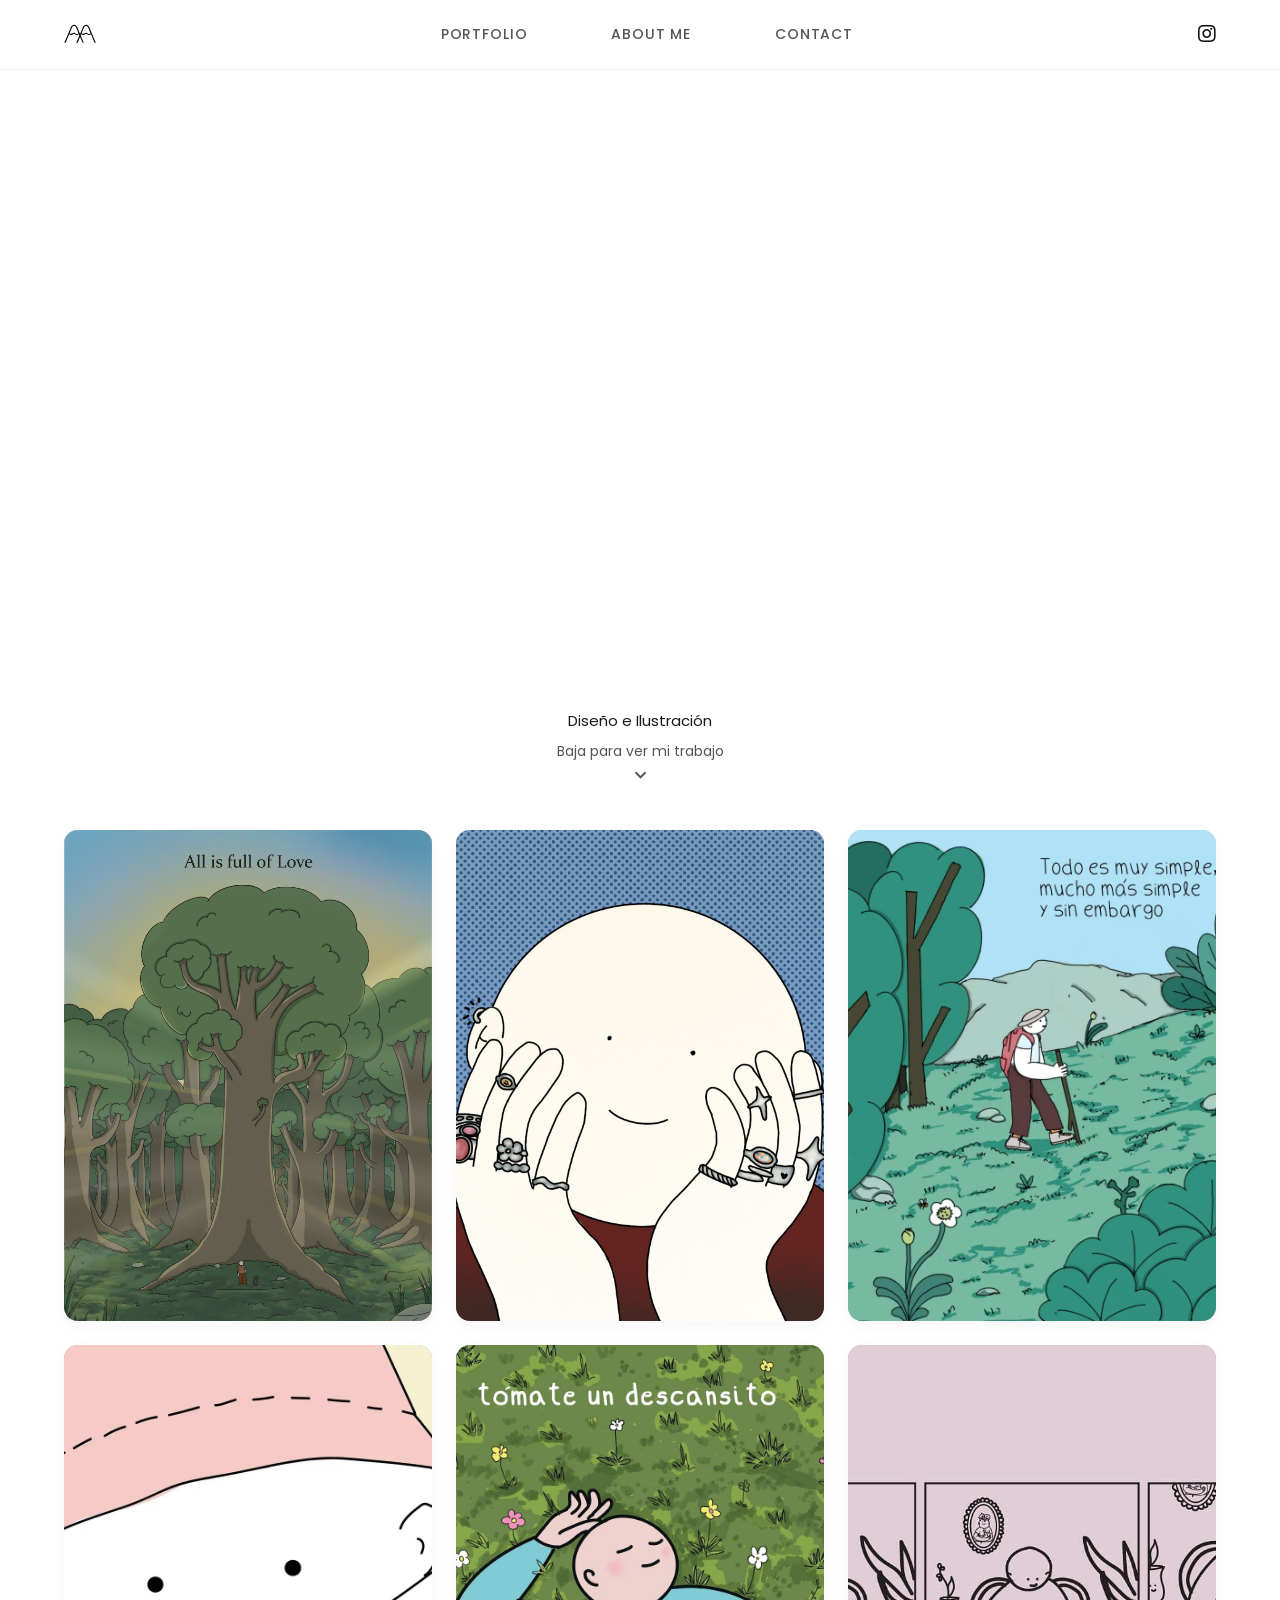
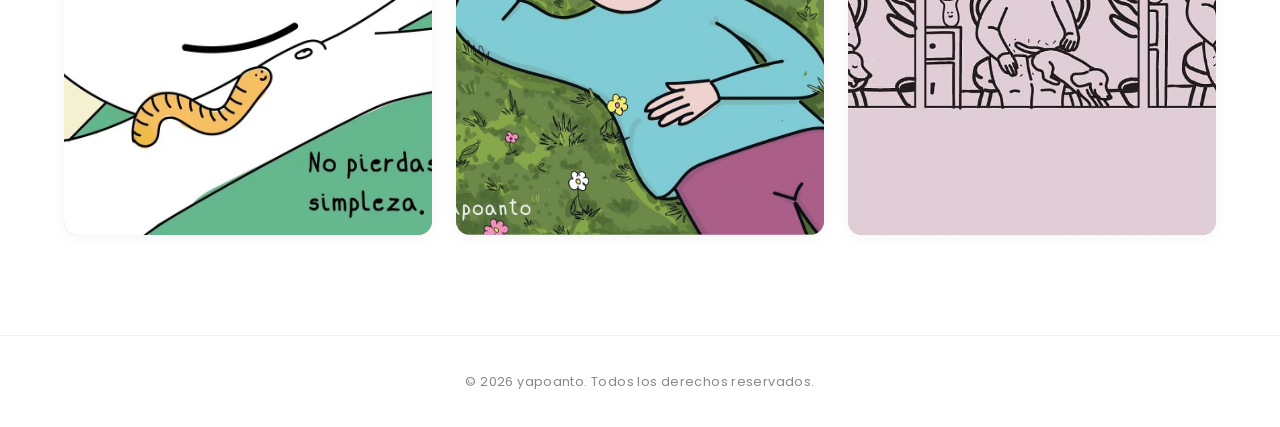
==== commit da46eec9: "Update index.html" ====
--- a/index.html
+++ b/index.html
@@ -60,6 +60,7 @@
   </div>
 </section>
 
+    
     <!-- Galería de Proyectos -->
     <section class="gallery" id="galeria">
       <div class="gallery-container">
--- a/style.css
+++ b/style.css
@@ -209,46 +209,55 @@
   cursor: pointer;
   color: #111111;
 }
-
 /* ==========================================================================
    4. HERO / PORTADA (HOME)
    ========================================================================== */
 .home {
-  min-height: 88vh;
+  min-height: 90vh;
   width: 100%;
   background-color: #ffffff;
   display: flex;
-  flex-direction: column;        /* Apila el nombre y la animación en vertical */
+  flex-direction: column;
   justify-content: center;
   align-items: center;
   position: relative;
-  padding: 100px 20px 110px 20px; /* Espacio extra abajo para no chocar con el scroll-prompt */
-}
-
+  padding: 90px 24px 120px 24px;
+}
+
+/* Oculta visualmente el texto duplicado, pero lo conserva para Google (SEO) */
 .hero-brand {
-  display: inline-flex;
-  flex-direction: column;
-  align-items: flex-end;
-  width: max-content;
-  max-width: 100%;
+  position: absolute;
+  width: 1px;
+  height: 1px;
+  overflow: hidden;
+  clip: rect(0, 0, 0, 0);
+  white-space: nowrap;
+}
+
+.hero-animation-wrapper {
+  width: 100%;
+  max-width: 980px;
   margin: 0 auto;
-  text-align: right;
-  /* Quitamos el translateY(-20px) para que la distribución vertical sea natural */
-}
-
-.hero-animation-wrapper {
-  width: 100%;
-  max-width: 260px;              /* Tamaño equilibrado para no aplastar el texto inferior */
-  margin: 20px auto 0 auto;
   pointer-events: none;
+  animation: smoothFadeIn 1.1s cubic-bezier(0.16, 1, 0.3, 1) forwards;
 }
 
 .hero-doodle {
   width: 100%;
   height: auto;
   display: block;
-  /* Si el MP4 tiene fondo blanco puro, descomenta la siguiente línea para fusionarlo: */
-  mix-blend-mode: multiply;
+  border-radius: 16px; /* Bordes nítidos y limpios, sin difuminado */
+}
+
+@keyframes smoothFadeIn {
+  from {
+    opacity: 0;
+    transform: translateY(14px) scale(0.985);
+  }
+  to {
+    opacity: 1;
+    transform: translateY(0) scale(1);
+  }
 }
 
 .brand-title {
@@ -276,15 +285,18 @@
 
 .hero-scroll-prompt {
   position: absolute;
-  bottom: 25px;
-  left: 50%;
-  transform: translateX(-50%);
+  bottom: 28px;
+  left: 0;
+  right: 0;
+  margin: 0 auto;
   text-align: center;
   display: flex;
   flex-direction: column;
   align-items: center;
   gap: 6px;
   width: 100%;
+  opacity: 0;
+  animation: smoothFadeIn 0.9s cubic-bezier(0.16, 1, 0.3, 1) 0.35s forwards;
 }
 
 .hero-scroll-prompt .role-text {
@@ -320,8 +332,6 @@
   40% { transform: translateY(5px); }
   60% { transform: translateY(2px); }
 }
-
-
 /* ==========================================================================
    5. GALERÍA DE PROYECTOS (HOME)
    ========================================================================== */
